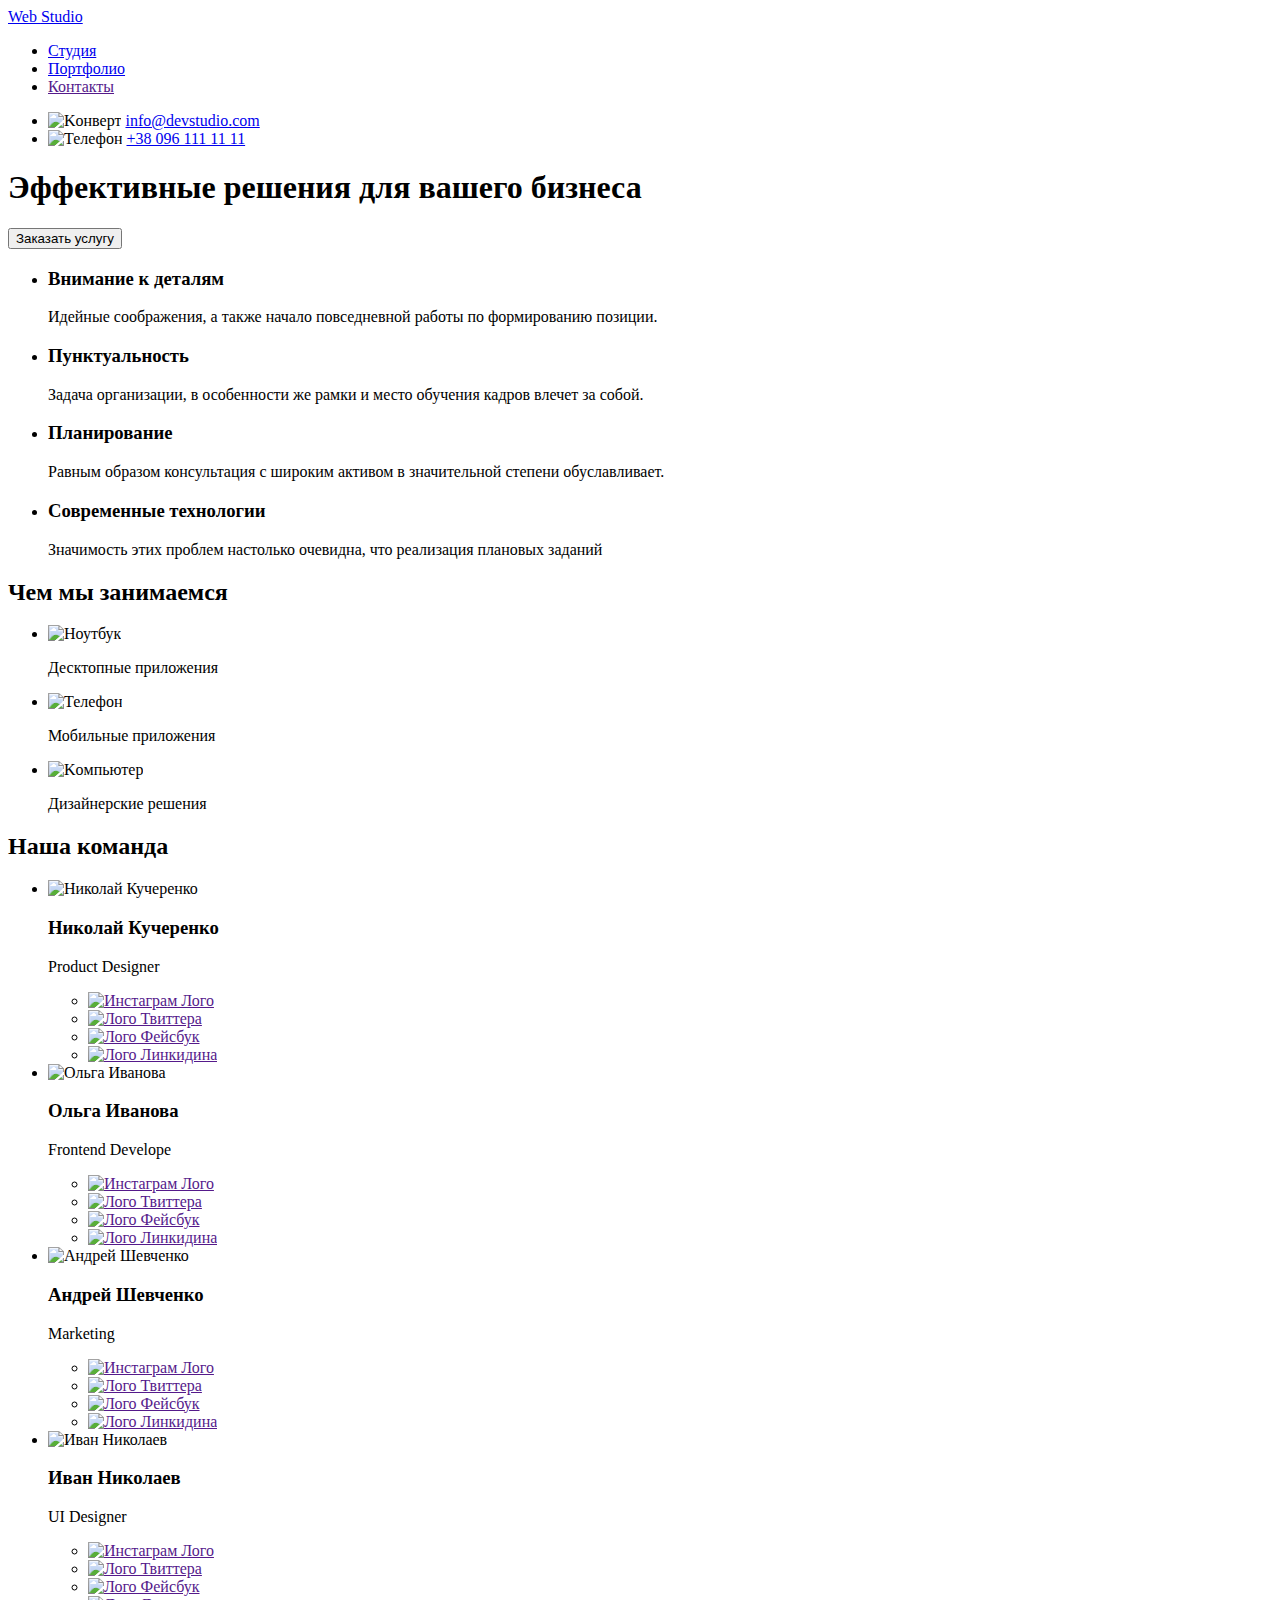
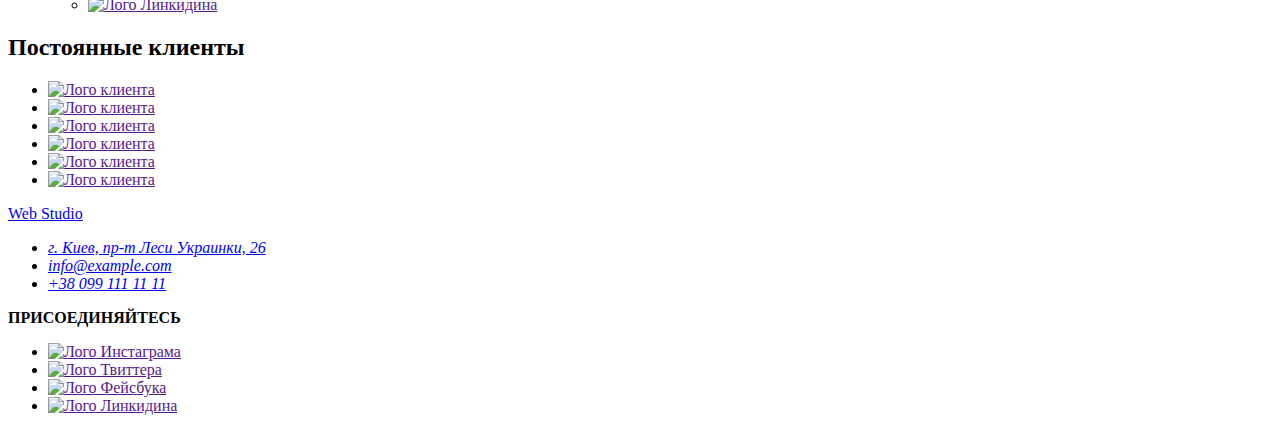
==== index.html @ 47ca25a6 "Upload html and css" ====
<!DOCTYPE html>
<html lang="ru">
  <head>
    <meta charset="UTF-8" />
    <meta name="viewport" content="width=device-width, initial-scale=1.0" />
    <title>Web Studio</title>
    <link
      href="https://fonts.googleapis.com/css2?family=Raleway:wght@700&family=Roboto:wght@400;500;700;900&display=swap"
      rel="stylesheet"
    />
    <link rel="stylesheet" href="./css/normalize.css" />
    <link rel="stylesheet" href="./css/style.css" />
  </head>
  <body>
    <!--Hat of website-->
    <header>
      <div class="top-navigation container">
        <nav class="top-nav">
          <a class="logo" href="./index.html" aria-label="Лого" lang="en">
            <span class="bluesidelogo"> Web </span> Studio
          </a>
          <ul class="site-nav">
            <li class="item">
              <a href="./index.html" class="link current"> Студия </a>
            </li>
            <li class="item">
              <a href="./portfolio.html" class="link">Портфолио</a>
            </li>
            <li class="item"><a href="" class="link">Контакты</a></li>
          </ul>
        </nav>
        <ul class="contacts-list">
          <li class="item">
            <img src="./img/envelope(hover)1.svg" alt="Koнверт" />
            <a href="mailto:info@devstudio.com" class="contacts">
              info@devstudio.com
            </a>
          </li>
          <li class="item">
            <img src="./img/phone1.svg" alt="Телефон" />
            <a href="tel:+380961111111" class="contacts"> +38 096 111 11 11 </a>
          </li>
        </ul>
      </div>
    </header>
    <main>
      <!--Hero-->
      <section class="hero">
        <div class="container">
          <h1 class="hero-title">
            Эффективные решения для вашего бизнеса
          </h1>
          <button type="button" class="hero-button">Заказать услугу</button>
        </div>
      </section>
      <!--Features-->
      <section class="section feauturesec">
        <h2 hidden>Преймущества</h2>
        <ul class="features">
          <li class="features-list sputnik">
            <h3 class="title">Внимание к деталям</h3>
            <p class="features-text">
              Идейные соображения, а также начало повседневной работы по
              формированию позиции.
            </p>
          </li>
          <li class="features-list clocks">
            <h3 class="title">Пунктуальность</h3>
            <p class="features-text">
              Задача организации, в особенности же рамки и место обучения кадров
              влечет за собой.
            </p>
          </li>
          <li class="features-list laptop">
            <h3 class="title">Планирование</h3>
            <p class="features-text">
              Равным образом консультация с широким активом в значительной
              степени обуславливает.
            </p>
          </li>
          <li class="features-list human">
            <h3 class="title">Современные технологии</h3>
            <p class="features-text">
              Значимость этих проблем настолько очевидна, что реализация
              плановых заданий
            </p>
          </li>
        </ul>
      </section>
      <!--What we are doing-->
      <section class="section our-job">
        <h2 class="section-title">Чем мы занимаемся</h2>
        <div class="container">
          <ul class="examples">
            <li class="examples-list">
              <img
                src="./img/laptop.jpg"
                alt="Ноутбук"
                width="370"
                height="294"
              />
              <p class="picturetext">Десктопные приложения</p>
            </li>
            <li class="examples-list">
              <img
                src="./img/phone.jpg"
                alt="Телефон"
                width="370"
                height="294"
              />
              <p class="picturetext">Мобильные приложения</p>
            </li>
            <li class="examples-list">
              <img
                src="./img/computer.jpg"
                alt="Koмпьютер"
                width="370"
                height="294"
              />
              <p class="picturetext">Дизайнерские решения</p>
            </li>
          </ul>
        </div>
      </section>
      <!--Наша команда-->
      <section class="section our-team">
        <h2 class="section-title">Наша команда</h2>
        <ul class="our-people">
          <li class="team-list">
            <img
              src="./img/kucherenko.jpg"
              alt="Николай Кучеренко"
              width="270"
              height="260"
            />
            <h3 class="nametitle">Николай Кучеренко</h3>
            <p lang="en" class="profession">Product Designer</p>
            <ul class="social-media-team">
              <li class="team-sm-list">
                <div class="instagram">
                  <a href="" aria-label="Instagram">
                    <img
                      src="./img/social-media/white-social-media/instagram 2.svg"
                      alt="Инстаграм Лого"
                    />
                  </a>
                </div>
              </li>
              <li class="team-sm-list">
                <div class="twitter">
                  <a href="" aria-label="Twitter"
                    ><img
                      src="./img/social-media/white-social-media/twitter 1.svg"
                      alt="Лого Твиттера"
                    />
                  </a>
                </div>
              </li>
              <li class="team-sm-list">
                <div class="facebook">
                  <a href="" aria-label="Facebook">
                    <img
                      src="./img/social-media/white-social-media/facebook 1.svg"
                      alt=" Лого Фейсбук"
                  /></a>
                </div>
              </li>
              <li class="team-sm-list">
                <div class="linkedin">
                  <a href="" aria-label="Linkedin">
                    <img
                      src="./img/social-media/white-social-media/linkedin 1.svg"
                      alt="Лого Линкидина"
                    />
                  </a>
                </div>
              </li>
            </ul>
          </li>
          <li class="team-list">
            <img
              src="./img/ivanova.png"
              alt="Ольга Иванова"
              width="270"
              height="260"
            />
            <h3 class="nametitle">Ольга Иванова</h3>
            <p lang="en" class="profession">Frontend Develope</p>
            <ul class="social-media-team">
              <li class="team-sm-list">
                <div class="instagram">
                  <a href="" aria-label="Instagram">
                    <img
                      src="./img/social-media/white-social-media/instagram 2.svg"
                      alt="Инстаграм Лого"
                    />
                  </a>
                </div>
              </li>
              <li class="team-sm-list">
                <div class="twitter">
                  <a href="" aria-label="Twitter"
                    ><img
                      src="./img/social-media/white-social-media/twitter 1.svg"
                      alt="Лого Твиттера"
                    />
                  </a>
                </div>
              </li>
              <li class="team-sm-list">
                <div class="facebook">
                  <a href="" aria-label="Facebook">
                    <img
                      src="./img/social-media/white-social-media/facebook 1.svg"
                      alt=" Лого Фейсбук"
                  /></a>
                </div>
              </li>
              <li class="team-sm-list">
                <div class="linkedin">
                  <a href="" aria-label="Linkedin">
                    <img
                      src="./img/social-media/white-social-media/linkedin 1.svg"
                      alt="Лого Линкидина"
                    />
                  </a>
                </div>
              </li>
            </ul>
          </li>
          <li class="team-list">
            <img
              src="./img/shevchenko.png"
              alt="Андрей Шевченко"
              width="270"
              height="260"
            />
            <h3 class="nametitle">Андрей Шевченко</h3>
            <p lang="en" class="profession">Marketing</p>
            <ul class="social-media-team">
              <li class="team-sm-list">
                <div class="instagram">
                  <a href="" aria-label="Instagram">
                    <img
                      src="./img/social-media/white-social-media/instagram 2.svg"
                      alt="Инстаграм Лого"
                    />
                  </a>
                </div>
              </li>
              <li class="team-sm-list">
                <div class="twitter">
                  <a href="" aria-label="Twitter"
                    ><img
                      src="./img/social-media/white-social-media/twitter 1.svg"
                      alt="Лого Твиттера"
                    />
                  </a>
                </div>
              </li>
              <li class="team-sm-list">
                <div class="facebook">
                  <a href="" aria-label="Facebook">
                    <img
                      src="./img/social-media/white-social-media/facebook 1.svg"
                      alt=" Лого Фейсбук"
                  /></a>
                </div>
              </li>
              <li class="team-sm-list">
                <div class="linkedin">
                  <a href="" aria-label="Linkedin">
                    <img
                      src="./img/social-media/white-social-media/linkedin 1.svg"
                      alt="Лого Линкидина"
                    />
                  </a>
                </div>
              </li>
            </ul>
          </li>
          <li class="team-list">
            <img
              src="./img/nikolaev.png"
              alt="Иван Николаев"
              width="270"
              height="260"
            />
            <h3 class="nametitle">Иван Николаев</h3>
            <p lang="en" class="profession">UI Designer</p>
            <ul class="social-media-team">
              <li class="team-sm-list">
                <div class="instagram">
                  <a href="" aria-label="Instagram">
                    <img
                      src="./img/social-media/white-social-media/instagram 2.svg"
                      alt="Инстаграм Лого"
                    />
                  </a>
                </div>
              </li>
              <li class="team-sm-list">
                <div class="twitter">
                  <a href="" aria-label="Twitter"
                    ><img
                      src="./img/social-media/white-social-media/twitter 1.svg"
                      alt="Лого Твиттера"
                    />
                  </a>
                </div>
              </li>
              <li class="team-sm-list">
                <div class="facebook">
                  <a href="" aria-label="Facebook">
                    <img
                      src="./img/social-media/white-social-media/facebook 1.svg"
                      alt=" Лого Фейсбук"
                  /></a>
                </div>
              </li>
              <li class="team-sm-list">
                <div class="linkedin">
                  <a href="" aria-label="Linkedin">
                    <img
                      src="./img/social-media/white-social-media/linkedin 1.svg"
                      alt="Лого Линкидина"
                    />
                  </a>
                </div>
              </li>
            </ul>
          </li>
        </ul>
      </section>
      <!--Постоянные клиенты-->
      <section class="section clients">
        <div class="container">
          <h2 class="section-title">Постоянные клиенты</h2>
          <ul class="our-clients">
            <li class="clients-list">
              <a href=""><img src="./img/ya&co.svg" alt="Лого клиента" /> </a>
            </li>
            <li class="clients-list">
              <a href="">
                <img src="./img/company.svg" alt="Лого клиента" />
              </a>
            </li>
            <li class="clients-list">
              <a href=""
                ><img src="./img/company2.svg" alt="Лого клиента" />
              </a>
            </li>
            <li class="clients-list">
              <a href="">
                <img src="./img/fosterpeters.svg" alt="Лого клиента"
              /></a>
            </li>
            <li class="clients-list">
              <a href=""> <img src="./img/brand.svg" alt="Лого клиента" /> </a>
            </li>
            <li class="clients-list">
              <a href=""> <img src="./img/tagline.svg" alt="Лого клиента" /></a>
            </li>
          </ul>
        </div>
      </section>
    </main>
    <!-- Footer-->
    <footer class="footer">
      <div class="container">
        <div class="footer-logo">
          <div class="left-side-logo">
            <a href="./index.html" lang="en" class="whitelogo">
              <span class="bluesidelogo">Web</span> Studio
            </a>
          </div>
          <address class="address">
            <ul class="address-list">
              <li>
                <a
                  href="https://goo.gl/maps/Nmf4giyLiauQaxNX7"
                  target="blank"
                  class="addresslink"
                  >г. Киев, пр-т Леси Украинки, 26</a
                >
              </li>
              <li>
                <a
                  href="mailto:info@example.com"
                  class="addresslink addresscolor"
                >
                  info@example.com
                </a>
              </li>
              <li>
                <a href="tel:+380991111111" class="addresslink addresscolor">
                  +38 099 111 11 11
                </a>
              </li>
            </ul>
          </address>
        </div>
        <div class="fotter-join-us">
          <div class="join-us">
            <b class="footer-sent">
              ПРИСОЕДИНЯЙТЕСЬ
            </b>
          </div>
          <ul class="footer-social">
            <li class="footer-social-list">
              <div class="instagram">
                <a href="" aria-label="Instagram" class="social-network">
                  <img
                    src="./img/social-media/instagram 2.svg"
                    alt="Лого Инстаграма"
                  />
                </a>
              </div>
            </li>
            <li class="footer-social-list">
              <div class="twitter">
                <a href="" aria-label="Twitter" class="social-network">
                  <img
                    src="./img/social-media/twitter 1.svg"
                    alt="Лого Твиттера"
                  />
                </a>
              </div>
            </li>
            <li class="footer-social-list">
              <div class="facebook">
                <a href="" aria-label="Facebook" class="social-network">
                  <img
                    src="./img/social-media/facebook 1.svg"
                    alt="Лого Фейсбука"
                  />
                </a>
              </div>
            </li>
            <li class="footer-social-list">
              <div class="linkedin">
                <a href="" aria-label="Linkedin" class="social-network">
                  <img
                    src="./img/social-media/linkedin 1.svg"
                    alt="Лого Линкидина"
                  />
                </a>
              </div>
            </li>
          </ul>
        </div>
      </div>
    </footer>
  </body>
</html>
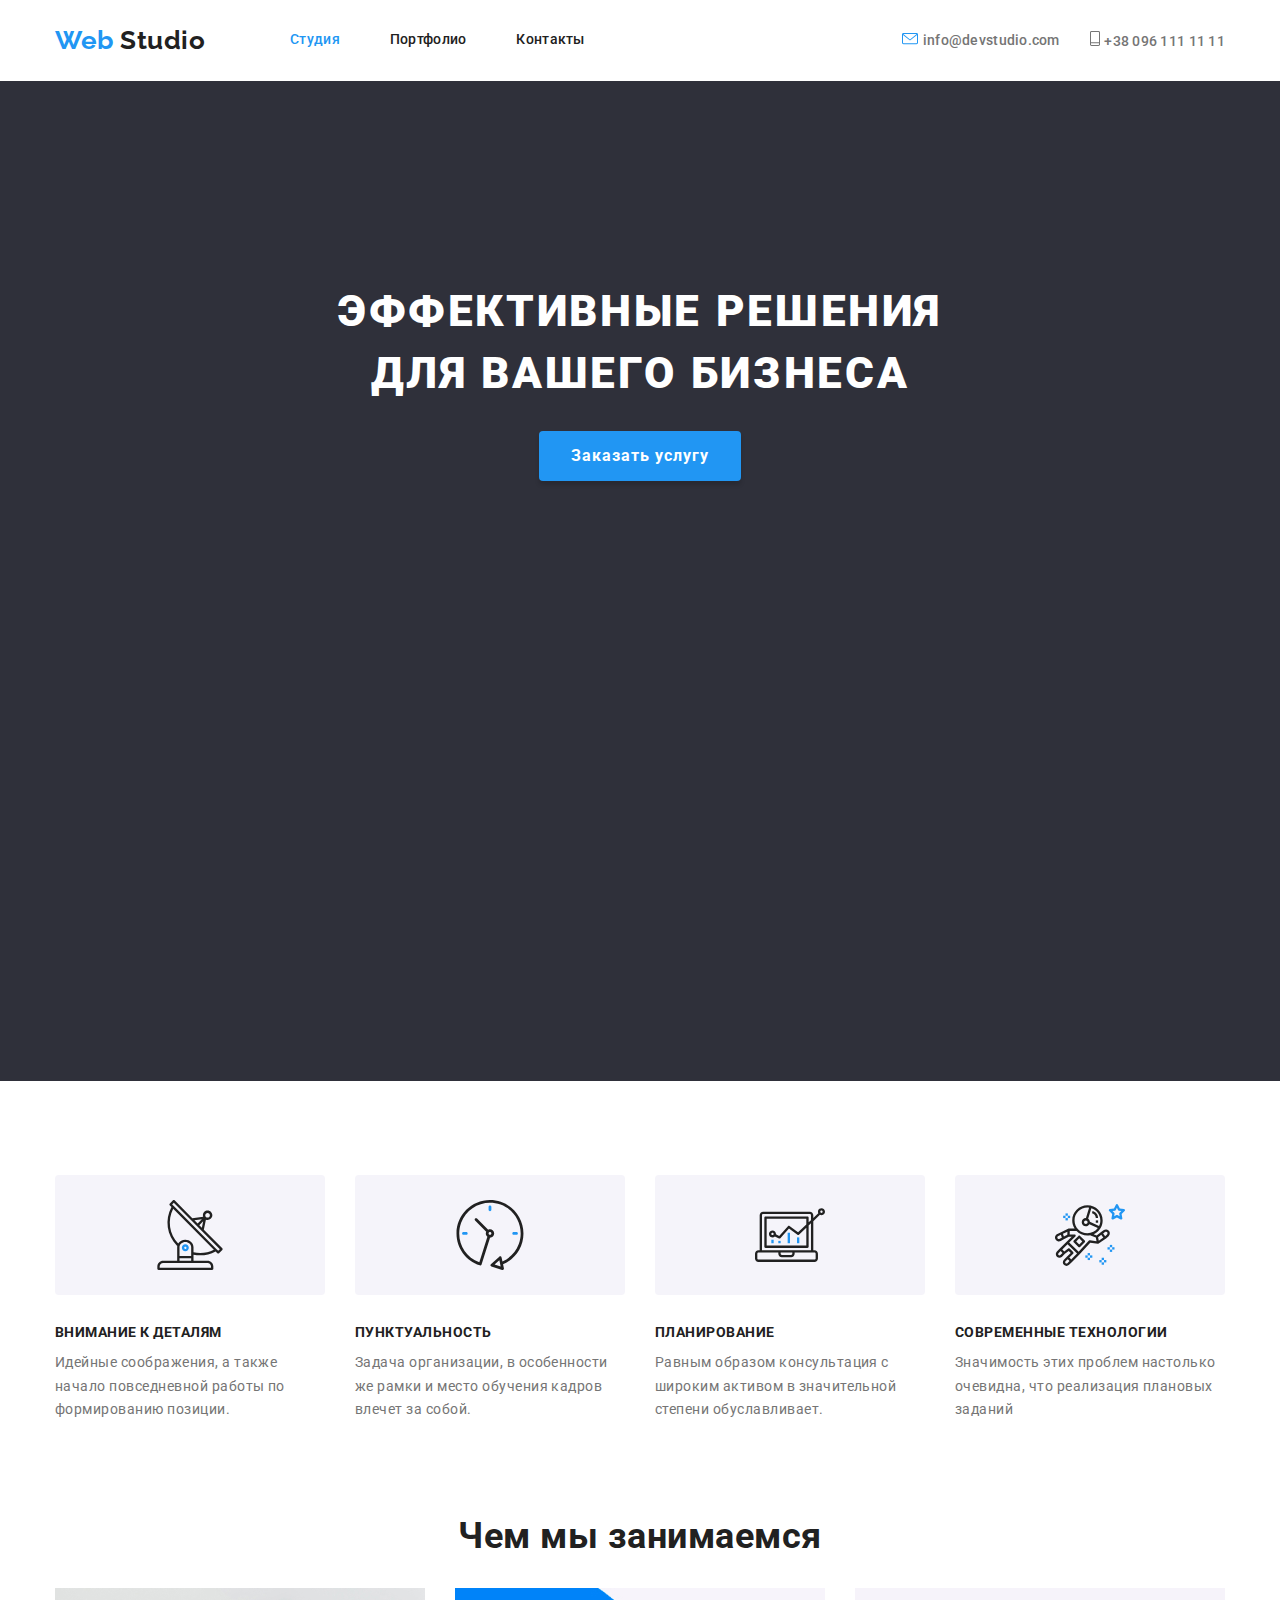
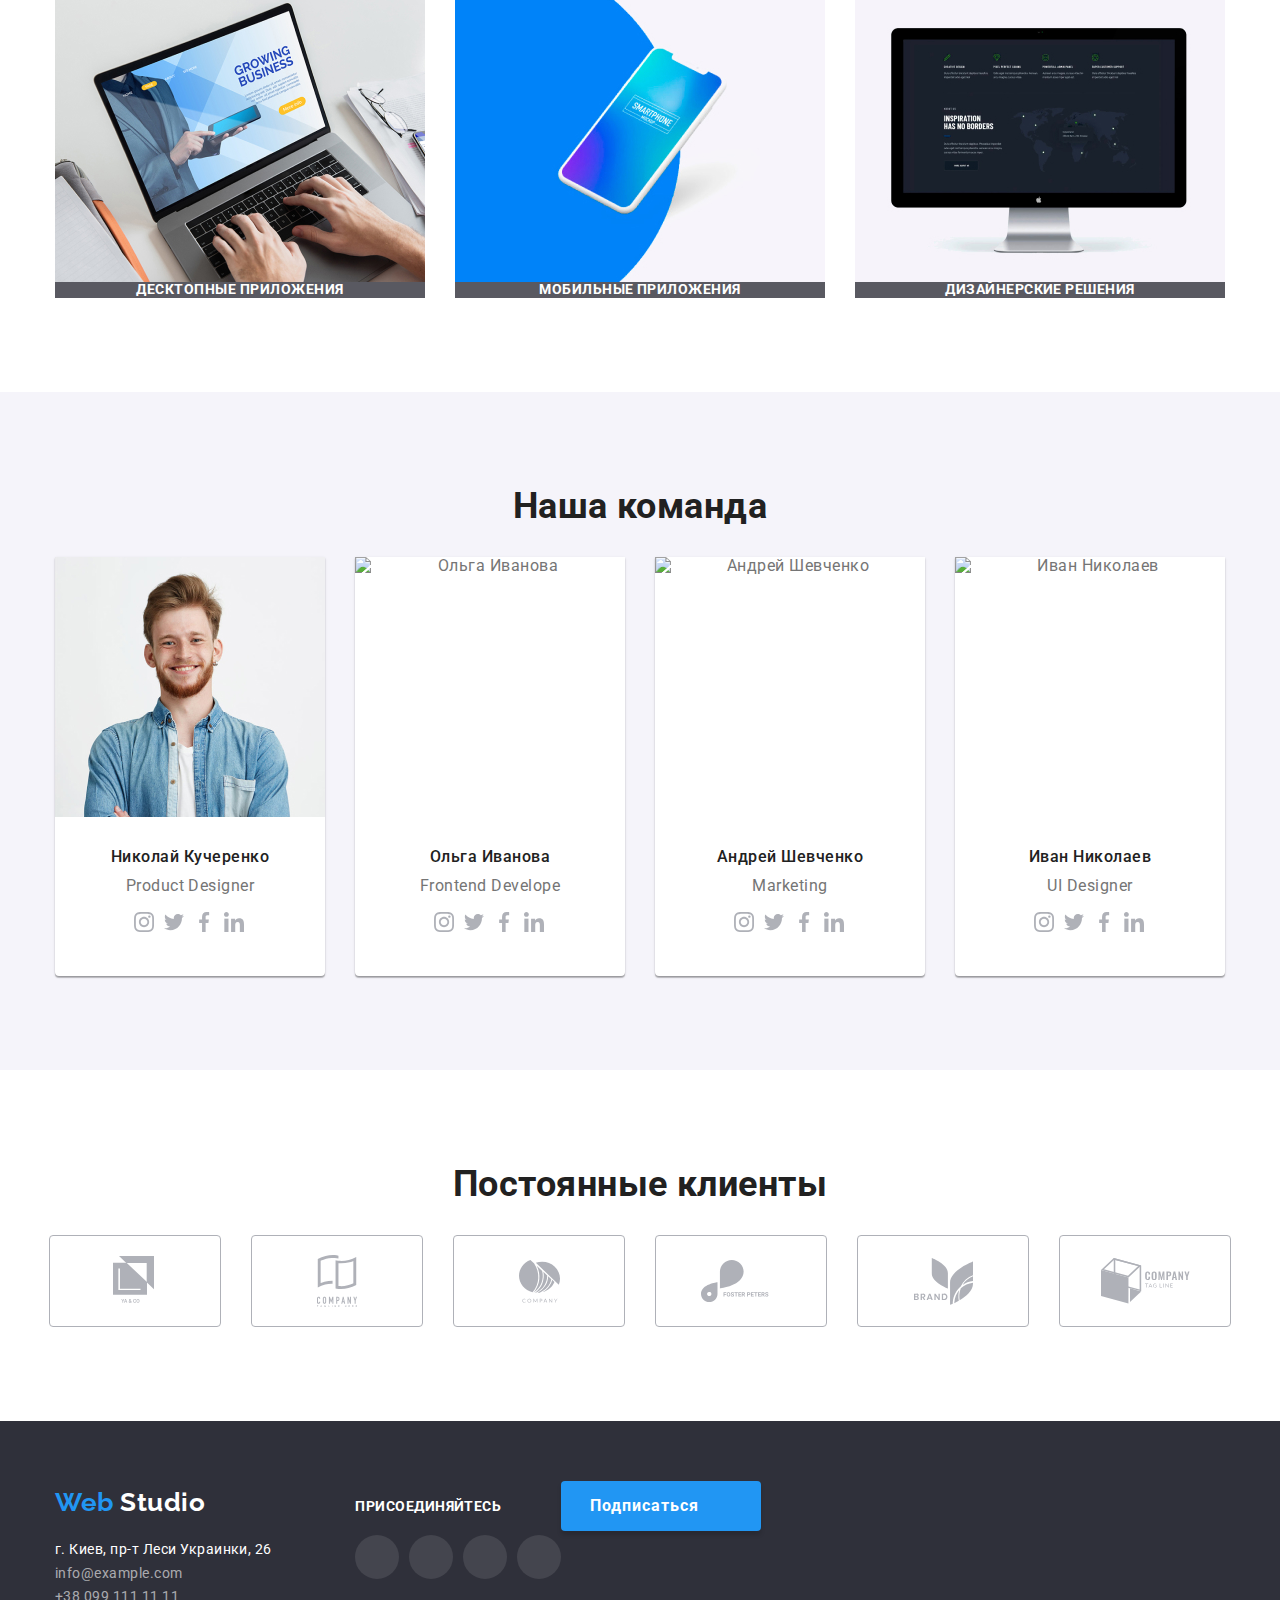
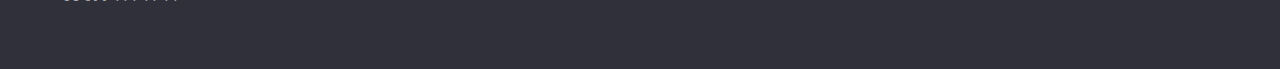
==== commit 1373fcf2: "Update html" ====
--- a/index.html
+++ b/index.html
@@ -45,7 +45,7 @@
     </header>
     <main>
       <!--Hero-->
-      <section class="hero">
+      <section class="hero hero-img">
         <div class="container">
           <h1 class="hero-title">
             Эффективные решения для вашего бизнеса
@@ -179,7 +179,7 @@
           </li>
           <li class="team-list">
             <img
-              src="./img/ivanova.png"
+              src="./img/ivanova.jpg"
               alt="Ольга Иванова"
               width="270"
               height="260"
@@ -230,7 +230,7 @@
           </li>
           <li class="team-list">
             <img
-              src="./img/shevchenko.png"
+              src="./img/shevchenko.jpg"
               alt="Андрей Шевченко"
               width="270"
               height="260"
@@ -281,7 +281,7 @@
           </li>
           <li class="team-list">
             <img
-              src="./img/nikolaev.png"
+              src="./img/nikolaev.jpg"
               alt="Иван Николаев"
               width="270"
               height="260"
@@ -408,47 +408,28 @@
           </div>
           <ul class="footer-social">
             <li class="footer-social-list">
-              <div class="instagram">
-                <a href="" aria-label="Instagram" class="social-network">
-                  <img
-                    src="./img/social-media/instagram 2.svg"
-                    alt="Лого Инстаграма"
-                  />
-                </a>
-              </div>
+              <a
+                href=""
+                aria-label="Instagram"
+                class="social-network instagram"
+              >
+              </a>
             </li>
             <li class="footer-social-list">
-              <div class="twitter">
-                <a href="" aria-label="Twitter" class="social-network">
-                  <img
-                    src="./img/social-media/twitter 1.svg"
-                    alt="Лого Твиттера"
-                  />
-                </a>
-              </div>
+              <a href="" aria-label="Twitter" class="social-network twitter">
+              </a>
             </li>
             <li class="footer-social-list">
-              <div class="facebook">
-                <a href="" aria-label="Facebook" class="social-network">
-                  <img
-                    src="./img/social-media/facebook 1.svg"
-                    alt="Лого Фейсбука"
-                  />
-                </a>
-              </div>
+              <a href="" aria-label="Facebook" class="social-network facebook">
+              </a>
             </li>
             <li class="footer-social-list">
-              <div class="linkedin">
-                <a href="" aria-label="Linkedin" class="social-network">
-                  <img
-                    src="./img/social-media/linkedin 1.svg"
-                    alt="Лого Линкидина"
-                  />
-                </a>
-              </div>
+              <a href="" aria-label="Linkedin" class="social-network linkedin">
+              </a>
             </li>
           </ul>
         </div>
+        <button type="button" class="footer-button">Подписаться</button>
       </div>
     </footer>
   </body>
--- a/css/style.css
+++ b/css/style.css
@@ -0,0 +1,625 @@
+:root {
+  --main-font: "Roboto", sans-serif;
+  --secondary-font: "Raleway", sans-serif;
+  --primary-text-color: #757575;
+  --title-text-color: #212121;
+  --accent-color: #2196f3;
+  --background-color: #ffffff;
+  --backgroud-our-team: #f5f4fa;
+  --fotter-color: #2f303a;
+}
+html {
+  box-sizing: border-box;
+}
+body {
+  color: var(--primary-text-color);
+  background-color: var(--background-color);
+
+  font-family: var(--main-font);
+  letter-spacing: 0.03em;
+}
+ul {
+  margin: 0;
+  padding: 0;
+  list-style: none;
+  font-family: var(--main-font);
+}
+.examples img,
+.features img,
+.our-job img,
+.our-people img,
+.social-media-team img,
+.our-clients img,
+.portfolio-works img {
+  display: block;
+}
+.container {
+  width: 1170px;
+  padding-right: 15px;
+  padding-left: 15px;
+  margin-left: auto;
+  margin-right: auto;
+}
+.button,
+.hero-button {
+  font-family: inherit;
+
+  cursor: pointer;
+}
+/* Logo */
+.logo,
+.whitelogo {
+  color: var(--title-text-color);
+
+  font-family: var(--secondary-font);
+  font-style: normal;
+  letter-spacing: 0.02em;
+  font-weight: 700;
+  font-size: 26px;
+  line-height: 1.19;
+  text-decoration: none;
+}
+.bluesidelogo {
+  color: var(--accent-color);
+  font-style: normal;
+}
+/* Site Nav */
+.header {
+  border-bottom: 1px solid #ececec;
+}
+
+.top-nav {
+  display: flex;
+  align-items: center;
+}
+.top-navigation {
+  display: flex;
+  align-items: center;
+  justify-content: center;
+
+  padding-top: 25px;
+  padding-bottom: 25px;
+}
+.site-nav {
+  display: flex;
+  margin-left: 85px;
+}
+.link {
+  display: block;
+}
+
+.site-nav .item .current {
+  color: var(--accent-color);
+  text-decoration: none;
+}
+/* .current::after {
+  display: block;
+  content: "";
+  width: 47px;
+  height: 4px;
+  background: #2196f3;
+  border-radius: 2px;
+  margin-top: 28px;
+} */
+.site-nav .item + .item {
+  margin-left: 50px;
+}
+.site-nav .link,
+.contacts {
+  color: var(--title-text-color);
+
+  letter-spacing: 0.02em;
+  font-weight: 500;
+  font-size: 14px;
+  line-height: 1.14;
+  text-decoration: none;
+
+  cursor: pointer;
+}
+.site-nav .link:hover,
+.site-nav .link:focus,
+.contacts:hover,
+.contacts:focus {
+  color: var(--accent-color);
+}
+/* Contacts */
+.contacts-list {
+  display: flex;
+  margin-left: auto;
+}
+.contacts-list .item + .item {
+  margin-left: 30px;
+}
+.contacts {
+  color: var(--primary-text-color);
+}
+
+/* Hero */
+.hero {
+  padding-top: 200px;
+  padding-bottom: 200px;
+  text-align: center;
+}
+.hero-img {
+  margin-left: auto;
+  margin-right: auto;
+  height: 600px;
+  background-image: linear-gradient(
+    to bottom rgba(47, 48, 58, 0.8),
+    rgba(47, 48, 58, 0.8),
+    url("../img/header-img.jpg")
+  );
+  background-color: #2f303a;
+  background-size: cover;
+  background-repeat: no-repeat;
+  background-position: center;
+}
+.hero-title {
+  margin-top: 0;
+  margin-bottom: 30px;
+  width: 696px;
+  height: 120px;
+  margin-left: auto;
+  margin-right: auto;
+
+  color: var(--background-color);
+
+  font-family: var(--main-font);
+  font-weight: 900;
+  font-size: 44px;
+  line-height: 1.4;
+  letter-spacing: 0.06em;
+  text-align: center;
+  text-transform: uppercase;
+}
+.hero-button {
+  min-width: 50px;
+
+  border-radius: 4px;
+  padding: 10px 32px;
+
+  color: var(--background-color);
+  background-color: var(--accent-color);
+  box-shadow: 0px 4px 4px rgba(0, 0, 0, 0.15);
+  border: transparent;
+
+  font-family: var(--main-font);
+  letter-spacing: 0.06em;
+  font-weight: 700;
+  font-size: 16px;
+  line-height: 1.88;
+  align-items: center;
+  text-align: center;
+}
+/* Sections */
+.section-title {
+  color: var(--title-text-color);
+  margin-top: 0;
+
+  font-weight: 700;
+  font-size: 36px;
+  line-height: 1.16;
+  text-align: center;
+}
+/* Features, What we are doing */
+.feauturesec {
+  display: flex;
+  justify-content: center;
+  align-items: center;
+
+  width: 1170px;
+  padding-right: 15px;
+  padding-left: 15px;
+  margin-left: auto;
+  margin-right: auto;
+
+  padding-top: 94px;
+  padding-bottom: 47px;
+}
+.features-list::before {
+  display: block;
+  content: " ";
+  height: 120px;
+  background-color: #f5f4fa;
+  border-radius: 4px;
+
+  background-repeat: no-repeat;
+  background-position: center;
+}
+.sputnik::before {
+  background-image: url(../img/sputnik1.svg);
+}
+.clocks::before {
+  background-image: url(../img/clocks1.svg);
+}
+.laptop::before {
+  background-image: url(../img/laptop1.svg);
+}
+.human::before {
+  background-image: url(../img/human1.svg);
+}
+.features .features-list + .features-list {
+  margin-left: 30px;
+}
+.features-text {
+  margin-right: 0;
+  margin-top: 0;
+  margin-bottom: 0;
+  width: 270px;
+}
+.features .title,
+.picturetext {
+  margin-top: 0;
+  color: var(--title-text-color);
+
+  font-weight: 700;
+  font-size: 14px;
+  line-height: 1.14;
+}
+.picturetext {
+  margin-bottom: 0px;
+}
+.features-list .title {
+  margin-top: 30px;
+  margin-bottom: 10px;
+
+  text-transform: uppercase;
+}
+.features > li > p {
+  font-weight: 400;
+  font-size: 14px;
+  line-height: 1.7;
+}
+.features {
+  display: flex;
+  align-items: center;
+}
+/* What we are doing */
+.our-job {
+  padding-top: 47px;
+  padding-bottom: 94px;
+}
+.examples .examples-list + .examples-list {
+  margin-left: 30px;
+}
+.examples {
+  display: flex;
+  justify-content: center;
+}
+.picturetext {
+  color: var(--background-color);
+  background-color: rgba(47, 48, 58, 0.8);
+
+  text-transform: uppercase;
+  text-align: center;
+}
+/* Our team */
+.our-team {
+  padding-top: 94px;
+  padding-bottom: 94px;
+
+  background-color: var(--backgroud-our-team);
+}
+.our-people,
+.our-clients {
+  display: flex;
+  justify-content: center;
+  align-items: center;
+}
+.our-people {
+  width: 1170px;
+  padding-left: 15px;
+  padding-right: 15px;
+  margin-left: auto;
+  margin-right: auto;
+}
+.our-people .team-list + .team-list {
+  margin-left: 30px;
+}
+.profession {
+  margin-top: 0;
+  margin-bottom: 16px;
+
+  font-weight: 400;
+  font-size: 16px;
+  line-height: 1.2;
+  text-align: center;
+}
+.nametitle {
+  margin-top: 30px;
+  margin-bottom: 10px;
+
+  color: var(--title-text-color);
+
+  font-weight: 500;
+  font-size: 16px;
+  line-height: 19px;
+  text-align: center;
+}
+.team-list {
+  width: 270px;
+
+  align-items: center;
+  text-align: center;
+
+  background: #ffffff;
+  box-shadow: 0px 2px 1px rgba(0, 0, 0, 0.2), 0px 1px 1px rgba(0, 0, 0, 0.14),
+    0px 1px 3px rgba(0, 0, 0, 0.12);
+  border-radius: 0px 0px 4px 4px;
+}
+/* Social Media for our team */
+.social-media-team {
+  display: flex;
+  justify-content: center;
+  align-items: center;
+
+  padding: 0 36px 44px 34px;
+}
+.team-sm-list:not(:last-child) {
+  margin-right: 10px;
+}
+.team-sm-list > a {
+  display: block;
+}
+/* Our Clients */
+.clients {
+  padding-top: 94px;
+  padding-bottom: 94px;
+}
+
+.clients > .container {
+  width: 1187px;
+}
+.our-clients li {
+  border: 1px solid #afb1b8;
+  box-sizing: border-box;
+  border-radius: 4px;
+}
+.clients-list a :hover,
+.clients-list a :focus {
+  color: var(--accent-color);
+}
+.clients-list a {
+  display: flex;
+  justify-content: center;
+  align-items: center;
+
+  width: 170px;
+  height: 90px;
+}
+
+.our-clients .clients-list + .clients-list {
+  margin-left: 30px;
+}
+/* Footer */
+.footer {
+  padding-top: 60px;
+  padding-bottom: 60px;
+  background-color: var(--fotter-color);
+}
+
+.left-side-logo {
+  display: block;
+  margin-right: 150px;
+  margin-left: 0;
+  margin-bottom: 20px;
+}
+
+.footer .container {
+  display: flex;
+  align-items: baseline;
+}
+.whitelogo,
+.addresslink,
+.footer-sent {
+  color: var(--background-color);
+  font-style: normal;
+}
+.address {
+  font-style: normal;
+}
+.addresslink {
+  margin-top: 0;
+  margin-bottom: 9px;
+
+  font-weight: 400;
+  font-size: 14px;
+  line-height: 1.7;
+  text-decoration: none;
+}
+.addresscolor {
+  color: rgba(255, 255, 255, 0.6);
+}
+
+.footer-sent {
+  text-transform: uppercase;
+  font-weight: 700;
+  font-size: 14px;
+  line-height: 1.14;
+}
+.join-us {
+  margin-bottom: 20px;
+}
+.footer-join-us,
+.footer-social {
+  display: flex;
+}
+footer-social {
+  justify-content: center;
+  align-items: center;
+}
+.social-network,
+.footer-sent {
+  display: block;
+}
+.footer-social-list:not(:last-child) {
+  margin-right: 10px;
+}
+.social-network {
+  text-decoration: none;
+  width: 44px;
+  height: 44px;
+  margin-right: 0;
+  margin-left: 0;
+
+  background-color: rgba(255, 255, 255, 0.1);
+  background-repeat: no-repeat;
+  background-position: center;
+  border-radius: 100px;
+}
+.footer-social-list .instagram {
+  background-image: url(../img/social-media/white-social-media/instagram.svg);
+}
+.footer-social-list .twitter {
+  background-image: url(../img/social-media/white-social-media/twitter.svg);
+}
+.footer-social-list .facebook {
+  background-image: url(../img/social-media/white-social-media/facebook.svg);
+}
+.footer-social-list .linkedin {
+  background-image: url(../img/social-media/white-social-media/linkedin.svg);
+}
+.footer-button {
+  display: inline-flex;
+  width: 200px;
+  height: 50px;
+  min-width: 50px;
+
+  border-radius: 4px;
+  padding: 13px 0px 13px 29px;
+
+  align-items: center;
+  text-align: center;
+
+  color: var(--background-color);
+  background-color: var(--accent-color);
+  box-shadow: 0px 4px 4px rgba(0, 0, 0, 0.15);
+  border: transparent;
+
+  font-family: var(--main-font);
+  letter-spacing: 0.06em;
+  font-weight: 700;
+  font-size: 16px;
+  line-height: 1.8;
+
+  color: #ffffff;
+  cursor: pointer;
+}
+.footer-button:focus {
+  background-color: var(--accent-color);
+}
+.footer-button::after {
+  display: inline-block;
+  content: "";
+  width: 24px;
+  height: 24px;
+  background-image: url(../img/social-media/white-social-media/telegram.svg);
+  background-position: center;
+  background-repeat: no-repeat;
+  background-size: contain;
+  margin-right: 0;
+  margin-left: 10px;
+}
+
+/* Portfolio */
+/* Portfolio filter */
+.section .button {
+  color: var(--title-text-color);
+  background-color: var(--backgroud-our-team);
+
+  font-weight: 500;
+  font-size: 16px;
+  line-height: 1.6;
+  text-align: center;
+}
+.button {
+  border-color: transparent;
+  box-shadow: 0px 2px 2px rgba(0, 0, 0, 0.12), 0px 1px 2px rgba(0, 0, 0, 0.08),
+    0px 3px 1px rgba(0, 0, 0, 0.1);
+  border-radius: 4px;
+  padding: 6px 22px;
+
+  outline: none;
+  cursor: pointer;
+}
+.section .button:hover,
+.section .button:focus {
+  color: var(--background-color);
+  background-color: var(--accent-color);
+}
+.portfolio-button {
+  display: flex;
+  justify-content: center;
+  align-items: center;
+  margin-bottom: 50px;
+}
+.button {
+  min-width: 50px;
+}
+.button-port:not(:last-child):not(:last-child) {
+  margin-right: 9px;
+}
+
+/* Portfolio */
+.portfolio-section-style {
+  padding-top: 94px;
+  padding-bottom: 94px;
+
+  width: 1170px;
+  padding-right: 15px;
+  padding-left: 15px;
+  margin-left: auto;
+  margin-right: auto;
+}
+
+.portfolio-works-list {
+  display: flex;
+  flex-wrap: wrap;
+}
+.portfolio-works {
+  margin-right: 30px;
+  width: 370px;
+  height: 404px;
+
+  box-sizing: border-box;
+  background: #ffffff;
+  border: 1px solid #eeeeee;
+}
+.portfolio-works:nth-child(3n) {
+  margin-right: 0;
+}
+.portfolio-works:not(:nth-last-child(-n + 3)) {
+  margin-bottom: 30px;
+}
+.works {
+  text-decoration: none;
+}
+.portfolio-works {
+  overflow: hidden;
+}
+
+.portfolio-title {
+  margin-top: 20px;
+  margin-bottom: 4px;
+  color: var(--title-text-color);
+  padding-left: 24px;
+  padding-right: 24px;
+
+  font-weight: 700;
+  font-size: 18px;
+  line-height: 2;
+  letter-spacing: 0.06em;
+  text-decoration: none;
+}
+.section-descrp {
+  margin-top: 0;
+  margin-bottom: 0;
+
+  padding-left: 24px;
+  padding-right: 24px;
+
+  font-weight: 400;
+  font-size: 16px;
+  line-height: 1.8;
+  color: var(--primary-text-color);
+}
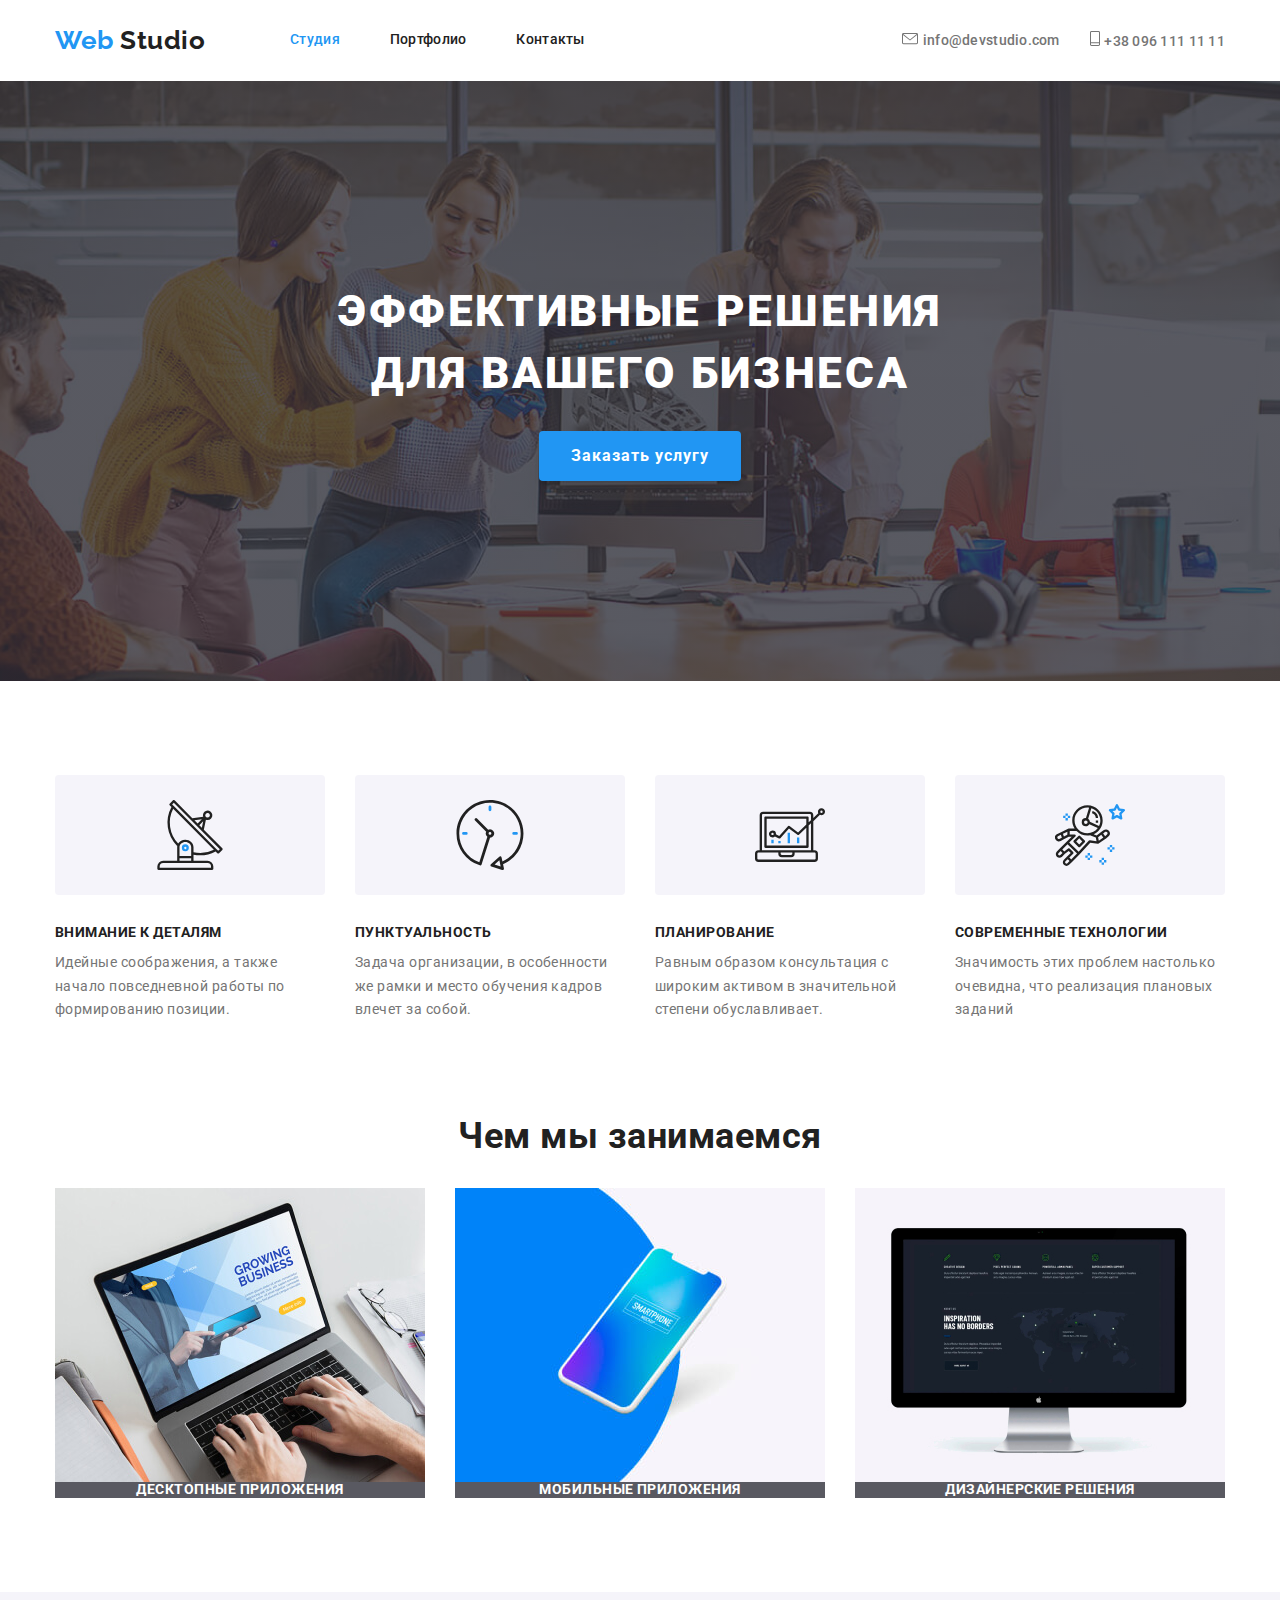
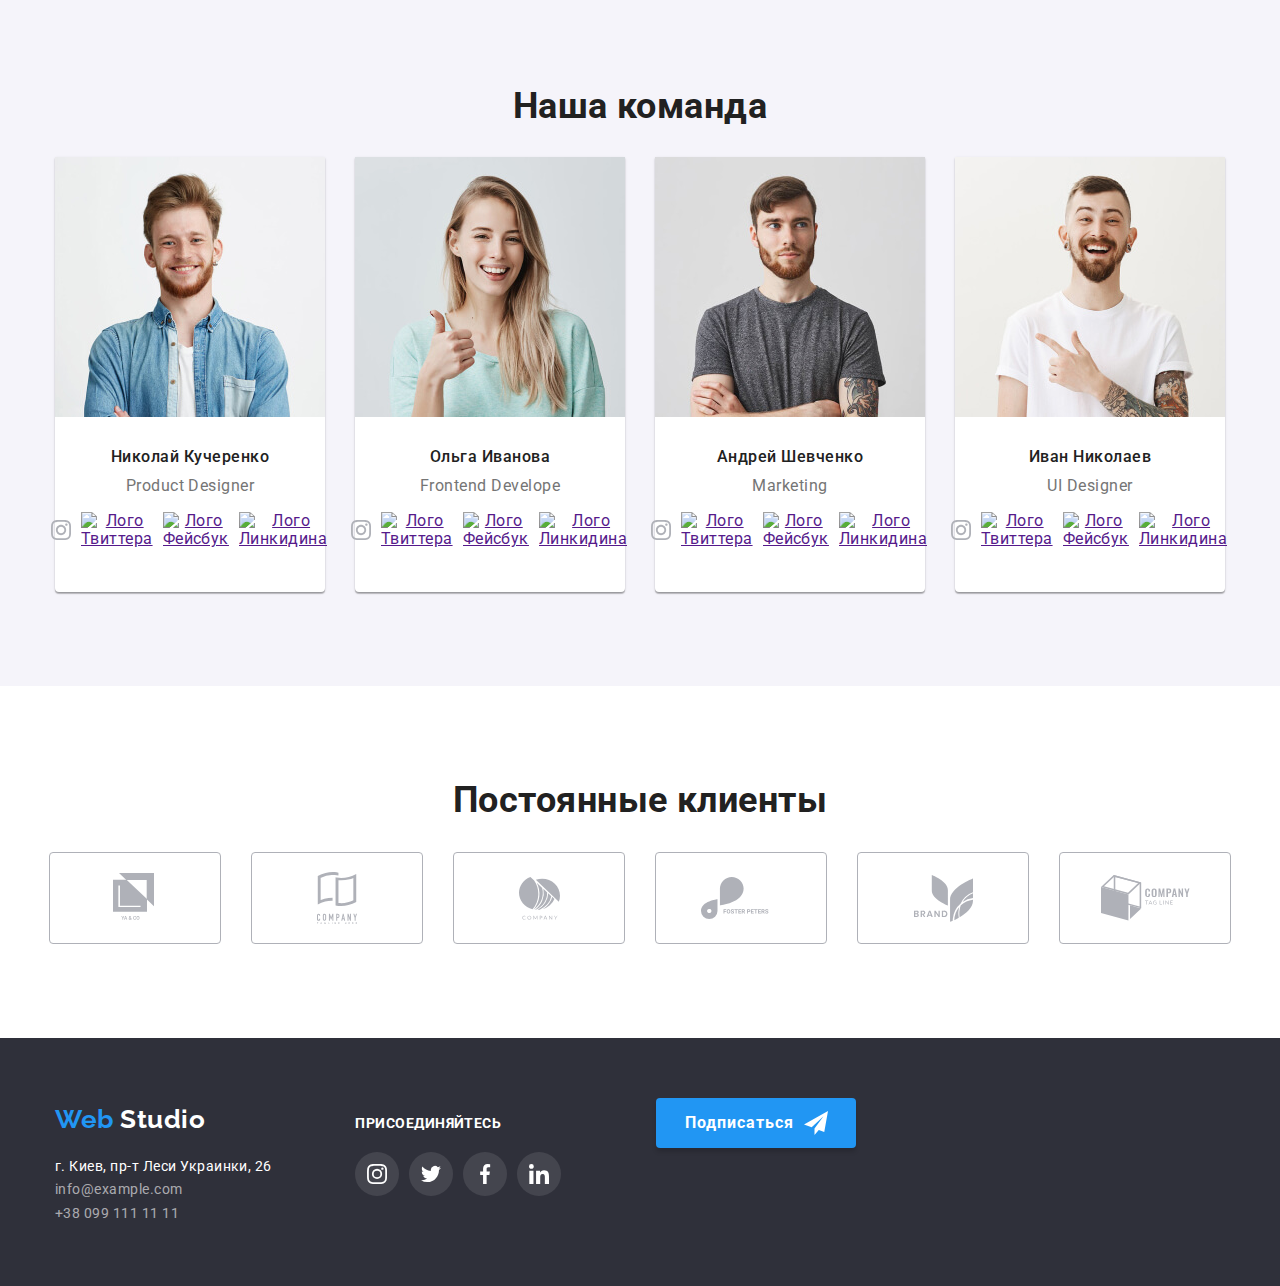
==== commit feac98b3: "update image" ====
--- a/index.html
+++ b/index.html
@@ -46,11 +46,12 @@
     <main>
       <!--Hero-->
       <section class="hero hero-img">
-        <div class="container">
-          <h1 class="hero-title">
-            Эффективные решения для вашего бизнеса
-          </h1>
-          <button type="button" class="hero-button">Заказать услугу</button>
+          <div class="container">
+            <h1 class="hero-title">
+              Эффективные решения для вашего бизнеса
+            </h1>
+            <button type="button" class="hero-button">Заказать услугу</button>
+          </div>
         </div>
       </section>
       <!--Features-->
--- a/css/style.css
+++ b/css/style.css
@@ -99,8 +99,9 @@
   height: 4px;
   background: #2196f3;
   border-radius: 2px;
-  margin-top: 28px;
+   margin-top: 28px;
 } */
+
 .site-nav .item + .item {
   margin-left: 50px;
 }
@@ -135,20 +136,21 @@
 }
 
 /* Hero */
-.hero {
+.hero .container {
   padding-top: 200px;
   padding-bottom: 200px;
   text-align: center;
 }
+
 .hero-img {
   margin-left: auto;
   margin-right: auto;
   height: 600px;
   background-image: linear-gradient(
-    to bottom rgba(47, 48, 58, 0.8),
-    rgba(47, 48, 58, 0.8),
-    url("../img/header-img.jpg")
-  );
+      rgba(47, 48, 58, 0.8),
+      rgba(47, 48, 58, 0.8)
+    ),
+    url("../img/header-img.jpg");
   background-color: #2f303a;
   background-size: cover;
   background-repeat: no-repeat;
@@ -436,6 +438,7 @@
   font-weight: 700;
   font-size: 14px;
   line-height: 1.14;
+  margin-right: 155px;
 }
 .join-us {
   margin-bottom: 20px;
@@ -467,6 +470,10 @@
   background-position: center;
   border-radius: 100px;
 }
+.social-network:hover,
+.social-network:focus {
+  background-color: var(--accent-color);
+}
 .footer-social-list .instagram {
   background-image: url(../img/social-media/white-social-media/instagram.svg);
 }
@@ -478,6 +485,16 @@
 }
 .footer-social-list .linkedin {
   background-image: url(../img/social-media/white-social-media/linkedin.svg);
+}
+.mailing {
+  display: inline;
+  font-weight: 700;
+  font-size: 14px;
+  line-height: 1.14em;
+  letter-spacing: 0.03em;
+  text-transform: uppercase;
+
+  color: #ffffff;
 }
 .footer-button {
   display: inline-flex;
@@ -534,8 +551,7 @@
 }
 .button {
   border-color: transparent;
-  box-shadow: 0px 2px 2px rgba(0, 0, 0, 0.12), 0px 1px 2px rgba(0, 0, 0, 0.08),
-    0px 3px 1px rgba(0, 0, 0, 0.1);
+
   border-radius: 4px;
   padding: 6px 22px;
 
@@ -546,6 +562,8 @@
 .section .button:focus {
   color: var(--background-color);
   background-color: var(--accent-color);
+  box-shadow: 0px 2px 2px rgba(0, 0, 0, 0.12), 0px 1px 2px rgba(0, 0, 0, 0.08),
+    0px 3px 1px rgba(0, 0, 0, 0.1);
 }
 .portfolio-button {
   display: flex;
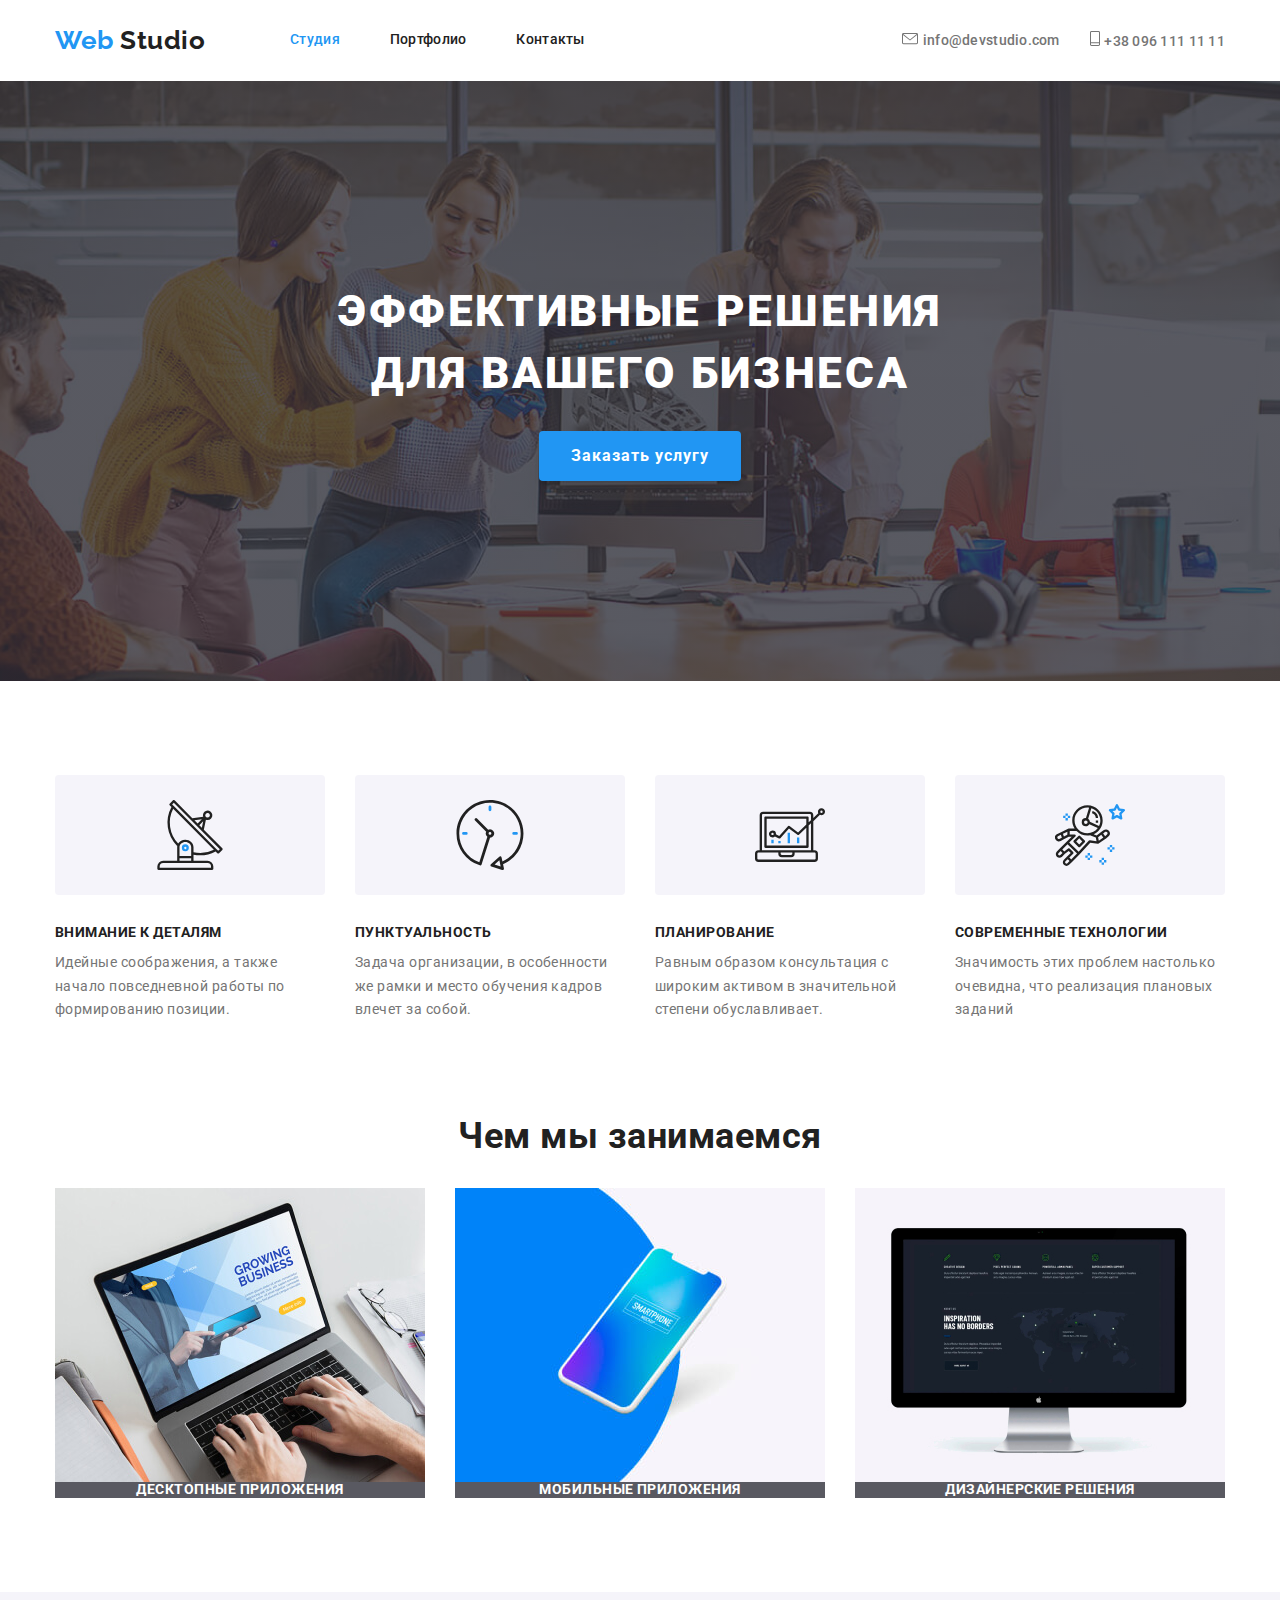
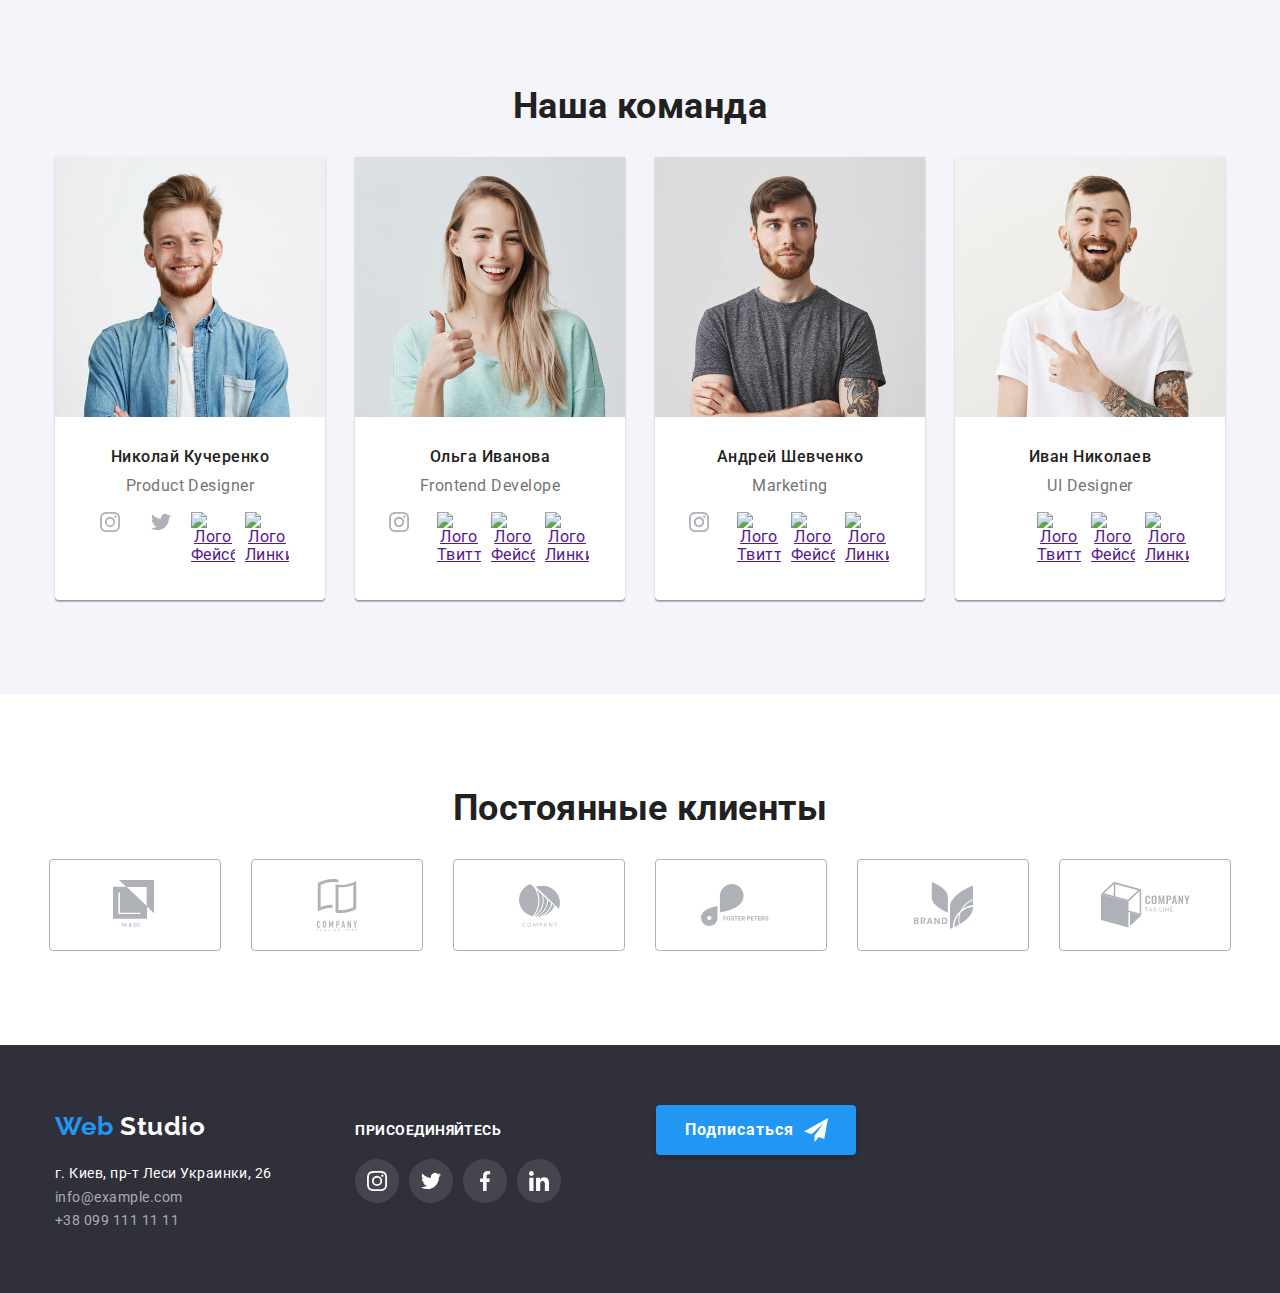
==== commit 41a414eb: "Added sprite.svg" ====
--- a/index.html
+++ b/index.html
@@ -138,24 +138,18 @@
             <p lang="en" class="profession">Product Designer</p>
             <ul class="social-media-team">
               <li class="team-sm-list">
-                <div class="instagram">
                   <a href="" aria-label="Instagram">
-                    <img
-                      src="./img/social-media/white-social-media/instagram 2.svg"
-                      alt="Инстаграм Лого"
-                    />
-                  </a>
-                </div>
-              </li>
-              <li class="team-sm-list">
-                <div class="twitter">
-                  <a href="" aria-label="Twitter"
-                    ><img
-                      src="./img/social-media/white-social-media/twitter 1.svg"
-                      alt="Лого Твиттера"
-                    />
-                  </a>
-                </div>
+                 <svg class="team-social-icon">
+                   <use href="./img/sprite/social-media-sprite.svg#instagram"></use>
+                  </svg>
+                  </a>
+              </li>
+              <li class="team-sm-list">
+                  <a href="" aria-label="Twitter">
+                    <svg class="team-social-icon">
+                   <use href="./img/sprite/social-media-sprite.svg#twitter"></use>
+                  </svg>
+                </a>
               </li>
               <li class="team-sm-list">
                 <div class="facebook">
@@ -293,10 +287,6 @@
               <li class="team-sm-list">
                 <div class="instagram">
                   <a href="" aria-label="Instagram">
-                    <img
-                      src="./img/social-media/white-social-media/instagram 2.svg"
-                      alt="Инстаграм Лого"
-                    />
                   </a>
                 </div>
               </li>
--- a/css/style.css
+++ b/css/style.css
@@ -363,6 +363,17 @@
 .team-sm-list > a {
   display: block;
 }
+.team-sm-list {
+  padding: 0;
+  border: none;
+  width: 44px;
+  height: 44px;
+}
+.team-social-icon {
+  width: 20px;
+  height: 20px;
+  fill: #afb1b8;
+}
 /* Our Clients */
 .clients {
   padding-top: 94px;
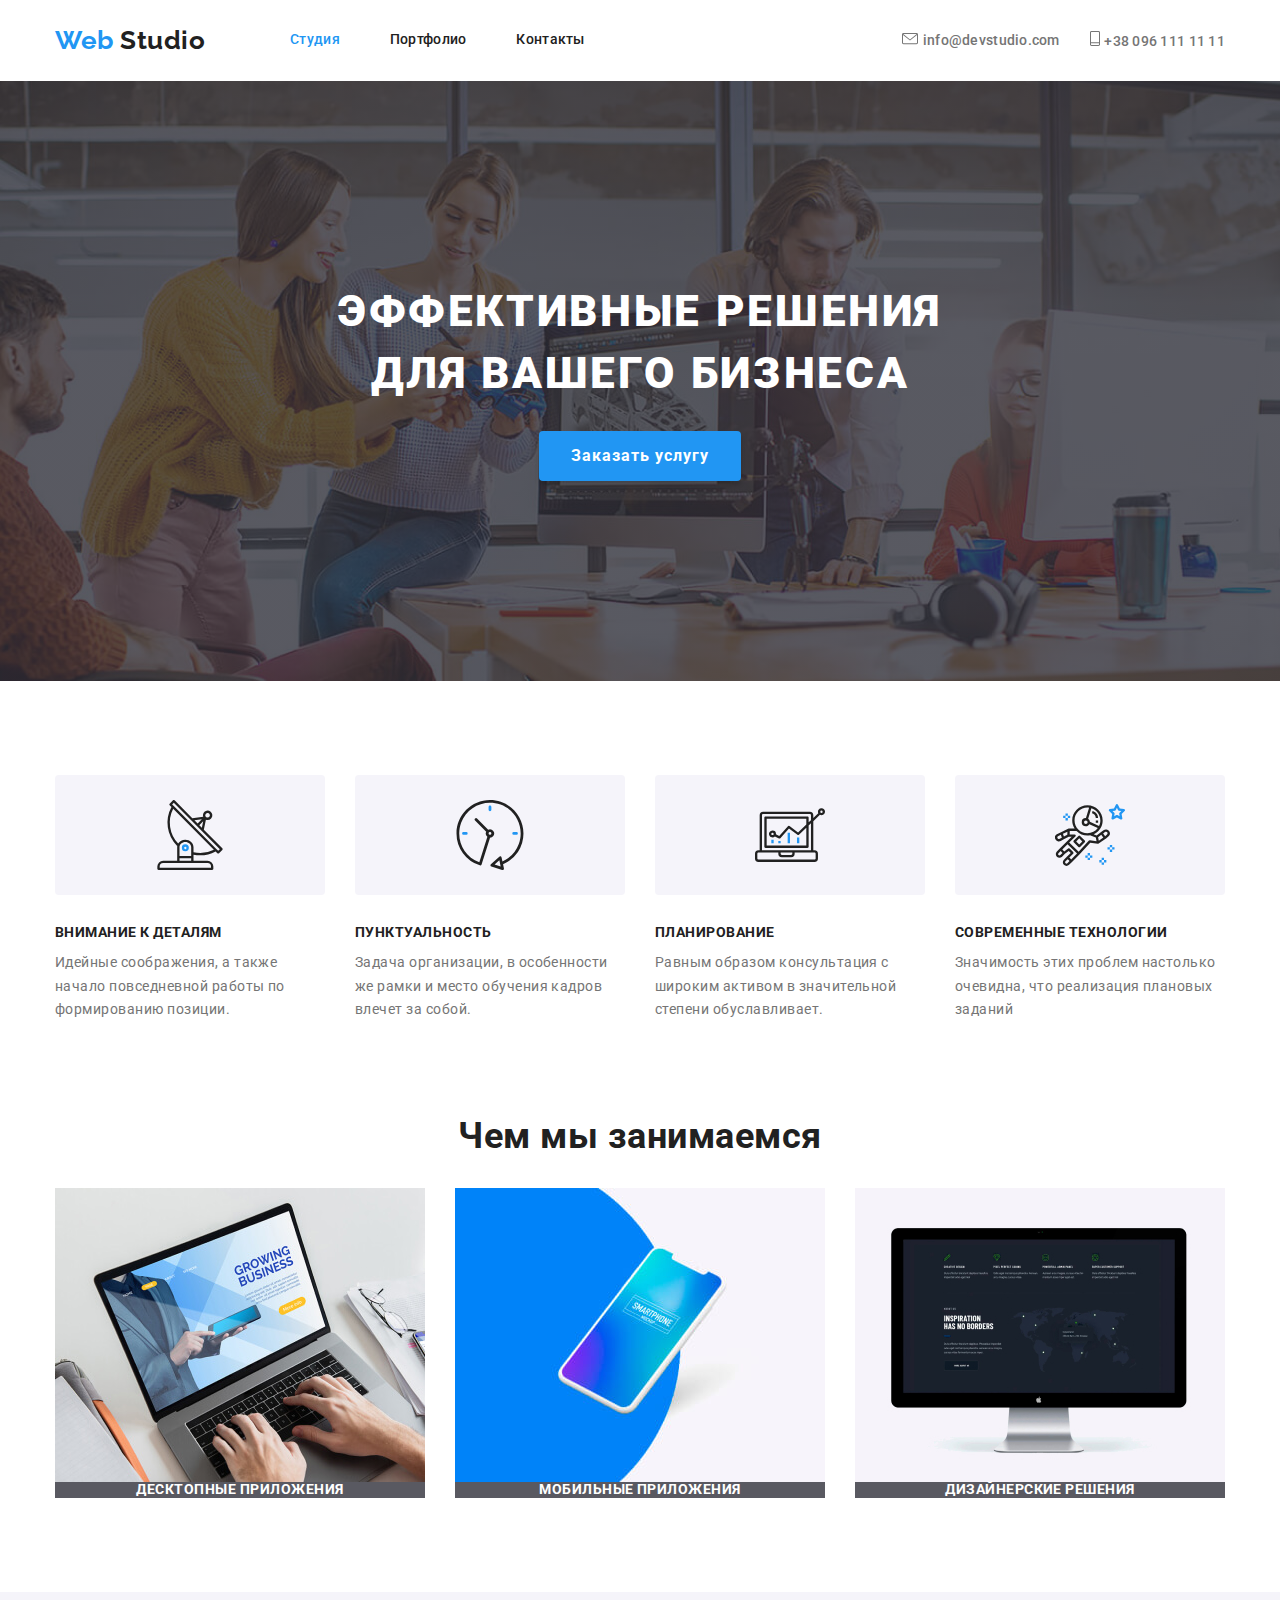
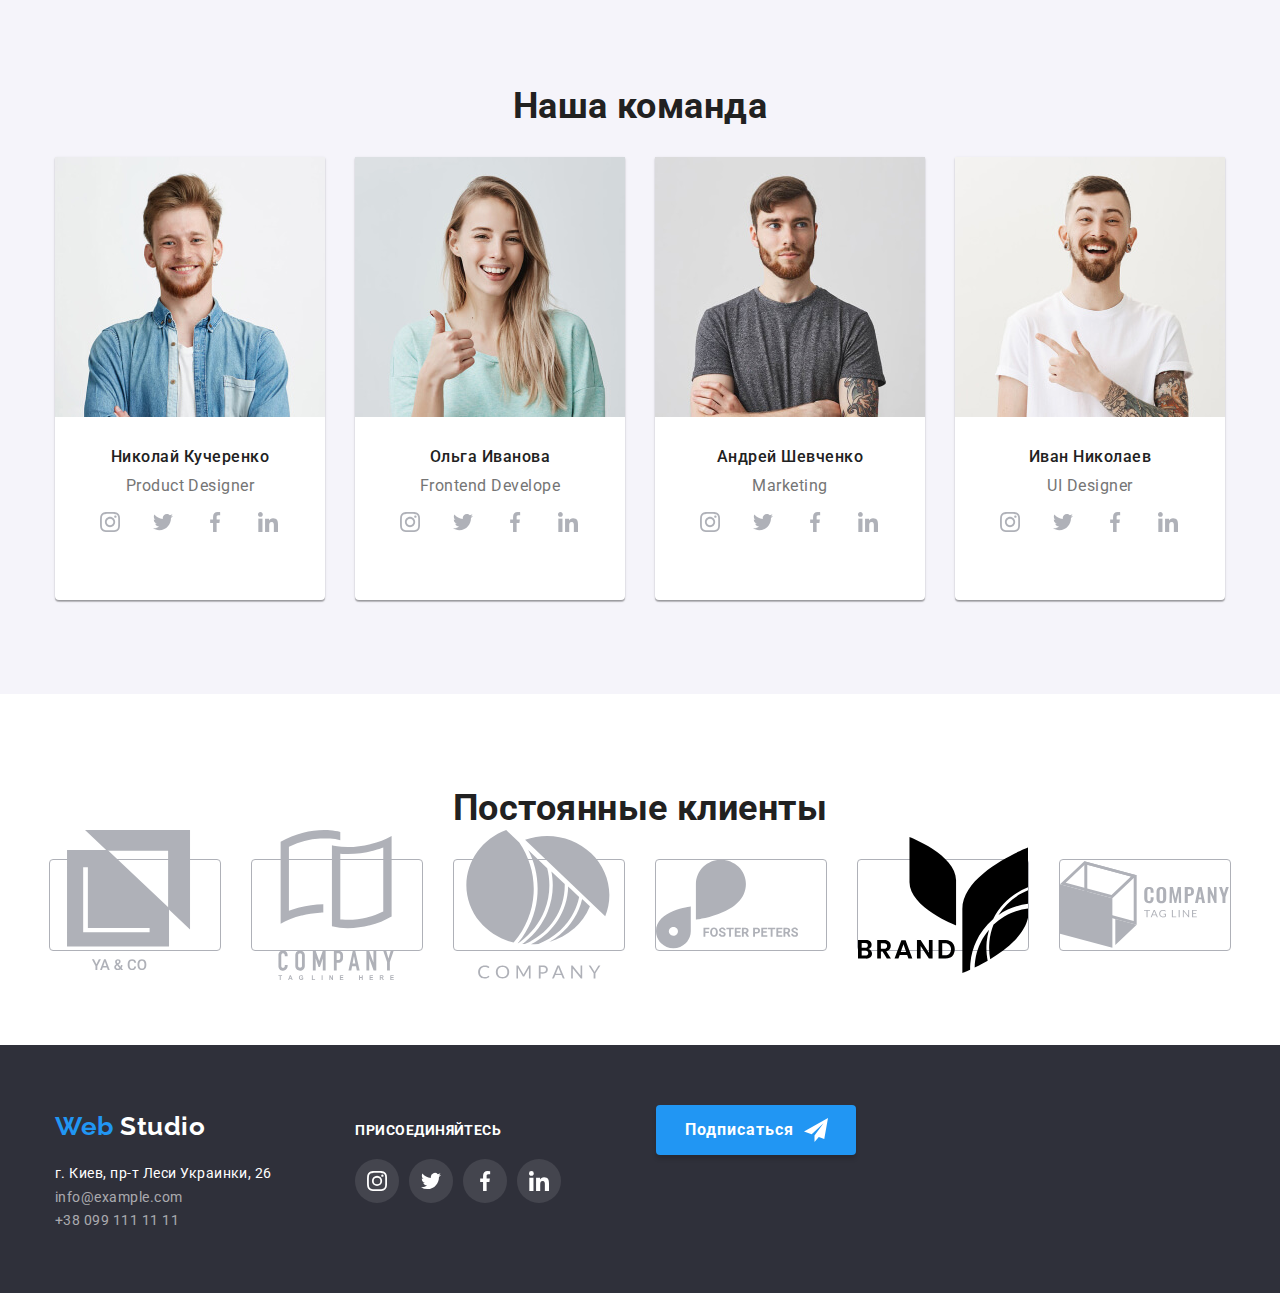
==== commit f77e1b00: "update css" ====
--- a/index.html
+++ b/index.html
@@ -140,35 +140,30 @@
               <li class="team-sm-list">
                   <a href="" aria-label="Instagram">
                  <svg class="team-social-icon">
-                   <use href="./img/sprite/social-media-sprite.svg#instagram"></use>
+                   <use href="./img/sprite/sprite.svg#icon-instagram"></use>
                   </svg>
                   </a>
               </li>
               <li class="team-sm-list">
                   <a href="" aria-label="Twitter">
                     <svg class="team-social-icon">
-                   <use href="./img/sprite/social-media-sprite.svg#twitter"></use>
-                  </svg>
-                </a>
-              </li>
-              <li class="team-sm-list">
-                <div class="facebook">
-                  <a href="" aria-label="Facebook">
-                    <img
-                      src="./img/social-media/white-social-media/facebook 1.svg"
-                      alt=" Лого Фейсбук"
-                  /></a>
-                </div>
-              </li>
-              <li class="team-sm-list">
-                <div class="linkedin">
+                   <use href="./img/sprite/sprite.svg#icon-twitter"></use>
+                  </svg>
+                </a>
+              </li>
+              <li class="team-sm-list">
+                  <a href="" aria-label="Facebook">   
+                    <svg class="team-social-icon">
+                   <use href="./img/sprite/sprite.svg#icon-facebook"></use>
+                  </svg></a>
+              </li>
+              <li class="team-sm-list">
+            
                   <a href="" aria-label="Linkedin">
-                    <img
-                      src="./img/social-media/white-social-media/linkedin 1.svg"
-                      alt="Лого Линкидина"
-                    />
-                  </a>
-                </div>
+                  <svg class="team-social-icon">
+                   <use href="./img/sprite/sprite.svg#icon-linkedin"></use>
+                  </svg>
+                  </a>
               </li>
             </ul>
           </li>
@@ -182,44 +177,34 @@
             <h3 class="nametitle">Ольга Иванова</h3>
             <p lang="en" class="profession">Frontend Develope</p>
             <ul class="social-media-team">
-              <li class="team-sm-list">
-                <div class="instagram">
+               <li class="team-sm-list">
                   <a href="" aria-label="Instagram">
-                    <img
-                      src="./img/social-media/white-social-media/instagram 2.svg"
-                      alt="Инстаграм Лого"
-                    />
-                  </a>
-                </div>
-              </li>
-              <li class="team-sm-list">
-                <div class="twitter">
-                  <a href="" aria-label="Twitter"
-                    ><img
-                      src="./img/social-media/white-social-media/twitter 1.svg"
-                      alt="Лого Твиттера"
-                    />
-                  </a>
-                </div>
-              </li>
-              <li class="team-sm-list">
-                <div class="facebook">
-                  <a href="" aria-label="Facebook">
-                    <img
-                      src="./img/social-media/white-social-media/facebook 1.svg"
-                      alt=" Лого Фейсбук"
-                  /></a>
-                </div>
-              </li>
-              <li class="team-sm-list">
-                <div class="linkedin">
+                 <svg   class="team-social-icon">
+                   <use href="./img/sprite/sprite.svg#icon-instagram"></use>
+                  </svg>
+                  </a>
+              </li>
+              <li class="team-sm-list">
+                  <a href="" aria-label="Twitter">
+                    <svg class="team-social-icon">
+                   <use href="./img/sprite/sprite.svg#icon-twitter"></use>
+                  </svg>
+                </a>
+              </li>
+              <li class="team-sm-list">
+                  <a href="" aria-label="Facebook">   
+                    <svg class="team-social-icon">
+                   <use href="./img/sprite/sprite.svg#icon-facebook"></use>
+                  </svg></a>
+              </li>
+              <li class="team-sm-list">
+            
                   <a href="" aria-label="Linkedin">
-                    <img
-                      src="./img/social-media/white-social-media/linkedin 1.svg"
-                      alt="Лого Линкидина"
-                    />
-                  </a>
-                </div>
+                  <svg class="team-social-icon">
+                   <use href="./img/sprite/sprite.svg#icon-linkedin"></use>
+                  </svg>
+                  </a>
+      
               </li>
             </ul>
           </li>
@@ -233,44 +218,34 @@
             <h3 class="nametitle">Андрей Шевченко</h3>
             <p lang="en" class="profession">Marketing</p>
             <ul class="social-media-team">
-              <li class="team-sm-list">
-                <div class="instagram">
+             <li class="team-sm-list">
                   <a href="" aria-label="Instagram">
-                    <img
-                      src="./img/social-media/white-social-media/instagram 2.svg"
-                      alt="Инстаграм Лого"
-                    />
-                  </a>
-                </div>
-              </li>
-              <li class="team-sm-list">
-                <div class="twitter">
-                  <a href="" aria-label="Twitter"
-                    ><img
-                      src="./img/social-media/white-social-media/twitter 1.svg"
-                      alt="Лого Твиттера"
-                    />
-                  </a>
-                </div>
-              </li>
-              <li class="team-sm-list">
-                <div class="facebook">
-                  <a href="" aria-label="Facebook">
-                    <img
-                      src="./img/social-media/white-social-media/facebook 1.svg"
-                      alt=" Лого Фейсбук"
-                  /></a>
-                </div>
-              </li>
-              <li class="team-sm-list">
-                <div class="linkedin">
+                 <svg class="team-social-icon">
+                   <use href="./img/sprite/sprite.svg#icon-instagram"></use>
+                  </svg>
+                  </a>
+              </li>
+              <li class="team-sm-list">
+                  <a href="" aria-label="Twitter">
+                    <svg class="team-social-icon">
+                   <use href="./img/sprite/sprite.svg#icon-twitter"></use>
+                  </svg>
+                </a>
+              </li>
+              <li class="team-sm-list">
+                  <a href="" aria-label="Facebook">   
+                    <svg class="team-social-icon">
+                   <use href="./img/sprite/sprite.svg#icon-facebook"></use>
+                  </svg></a>
+              </li>
+              <li class="team-sm-list">
+            
                   <a href="" aria-label="Linkedin">
-                    <img
-                      src="./img/social-media/white-social-media/linkedin 1.svg"
-                      alt="Лого Линкидина"
-                    />
-                  </a>
-                </div>
+                  <svg class="team-social-icon">
+                   <use href="./img/sprite/sprite.svg#icon-linkedin"></use>
+                  </svg>
+                  </a>
+      
               </li>
             </ul>
           </li>
@@ -284,40 +259,34 @@
             <h3 class="nametitle">Иван Николаев</h3>
             <p lang="en" class="profession">UI Designer</p>
             <ul class="social-media-team">
-              <li class="team-sm-list">
-                <div class="instagram">
+            <li class="team-sm-list">
                   <a href="" aria-label="Instagram">
-                  </a>
-                </div>
-              </li>
-              <li class="team-sm-list">
-                <div class="twitter">
-                  <a href="" aria-label="Twitter"
-                    ><img
-                      src="./img/social-media/white-social-media/twitter 1.svg"
-                      alt="Лого Твиттера"
-                    />
-                  </a>
-                </div>
-              </li>
-              <li class="team-sm-list">
-                <div class="facebook">
-                  <a href="" aria-label="Facebook">
-                    <img
-                      src="./img/social-media/white-social-media/facebook 1.svg"
-                      alt=" Лого Фейсбук"
-                  /></a>
-                </div>
-              </li>
-              <li class="team-sm-list">
-                <div class="linkedin">
+                 <svg class="team-social-icon">
+                   <use href="./img/sprite/sprite.svg#icon-instagram"></use>
+                  </svg>
+                  </a>
+              </li>
+              <li class="team-sm-list">
+                  <a href="" aria-label="Twitter">
+                    <svg class="team-social-icon">
+                   <use href="./img/sprite/sprite.svg#icon-twitter"></use>
+                  </svg>
+                </a>
+              </li>
+              <li class="team-sm-list">
+                  <a href="" aria-label="Facebook">   
+                    <svg class="team-social-icon">
+                   <use href="./img/sprite/sprite.svg#icon-facebook"></use>
+                  </svg></a>
+              </li>
+              <li class="team-sm-list">
+            
                   <a href="" aria-label="Linkedin">
-                    <img
-                      src="./img/social-media/white-social-media/linkedin 1.svg"
-                      alt="Лого Линкидина"
-                    />
-                  </a>
-                </div>
+                  <svg class="team-social-icon">
+                   <use href="./img/sprite/sprite.svg#icon-linkedin"></use>
+                  </svg>
+                  </a>
+      
               </li>
             </ul>
           </li>
@@ -329,28 +298,39 @@
           <h2 class="section-title">Постоянные клиенты</h2>
           <ul class="our-clients">
             <li class="clients-list">
-              <a href=""><img src="./img/ya&co.svg" alt="Лого клиента" /> </a>
+              <a href=""><svg class="company-logo">
+                 <use href="./img/sprite/sprite.svg#icon-yaco"></use>
+               </svg> </a>
             </li>
             <li class="clients-list">
               <a href="">
-                <img src="./img/company.svg" alt="Лого клиента" />
-              </a>
-            </li>
-            <li class="clients-list">
-              <a href=""
-                ><img src="./img/company2.svg" alt="Лого клиента" />
+               <svg class="company-logo">
+                 <use href="./img/sprite/sprite.svg#icon-company"></use>
+               </svg>
+              </a>
+            </li>
+            <li class="clients-list">
+              <a href="">    
+                <svg class="company-logo">
+                <use href="./img/sprite/sprite.svg#icon-company2"></use>
+               </svg>
               </a>
             </li>
             <li class="clients-list">
               <a href="">
-                <img src="./img/fosterpeters.svg" alt="Лого клиента"
-              /></a>
-            </li>
-            <li class="clients-list">
-              <a href=""> <img src="./img/brand.svg" alt="Лого клиента" /> </a>
-            </li>
-            <li class="clients-list">
-              <a href=""> <img src="./img/tagline.svg" alt="Лого клиента" /></a>
+                <svg class="company-logo">
+                <use href="./img/sprite/sprite.svg#icon-fosterpeters"></use>
+               </svg></a>
+            </li>
+            <li class="clients-list">
+              <a href="">   <svg class="company-logo">
+                <use href="./img/sprite/sprite.svg#icon-brand"></use>
+               </svg> </a>
+            </li>
+            <li class="clients-list">
+              <a href=""> <svg class="company-logo">
+                <use href="./img/sprite/sprite.svg#icon-tagline"></use>
+               </svg></a>
             </li>
           </ul>
         </div>
--- a/css/style.css
+++ b/css/style.css
@@ -360,20 +360,30 @@
 .team-sm-list:not(:last-child) {
   margin-right: 10px;
 }
-.team-sm-list > a {
-  display: block;
+.team-sm-list a {
+  display: inline-flex;
 }
 .team-sm-list {
   padding: 0;
   border: none;
   width: 44px;
   height: 44px;
+  background-color: var(--background-color);
+}
+.team-sm-list:hover,
+.team-sm-list:focus {
+  border-radius: 100px;
+  background-color: #2196f3;
 }
 .team-social-icon {
   width: 20px;
   height: 20px;
   fill: #afb1b8;
 }
+.team-sm-list:hover .team-social-icon,
+.team-sm-list:focus .team-social-icon {
+  fill: var(--background-color);
+}
 /* Our Clients */
 .clients {
   padding-top: 94px;
@@ -403,6 +413,9 @@
 
 .our-clients .clients-list + .clients-list {
   margin-left: 30px;
+}
+.company-logo {
+  width: ;
 }
 /* Footer */
 .footer {
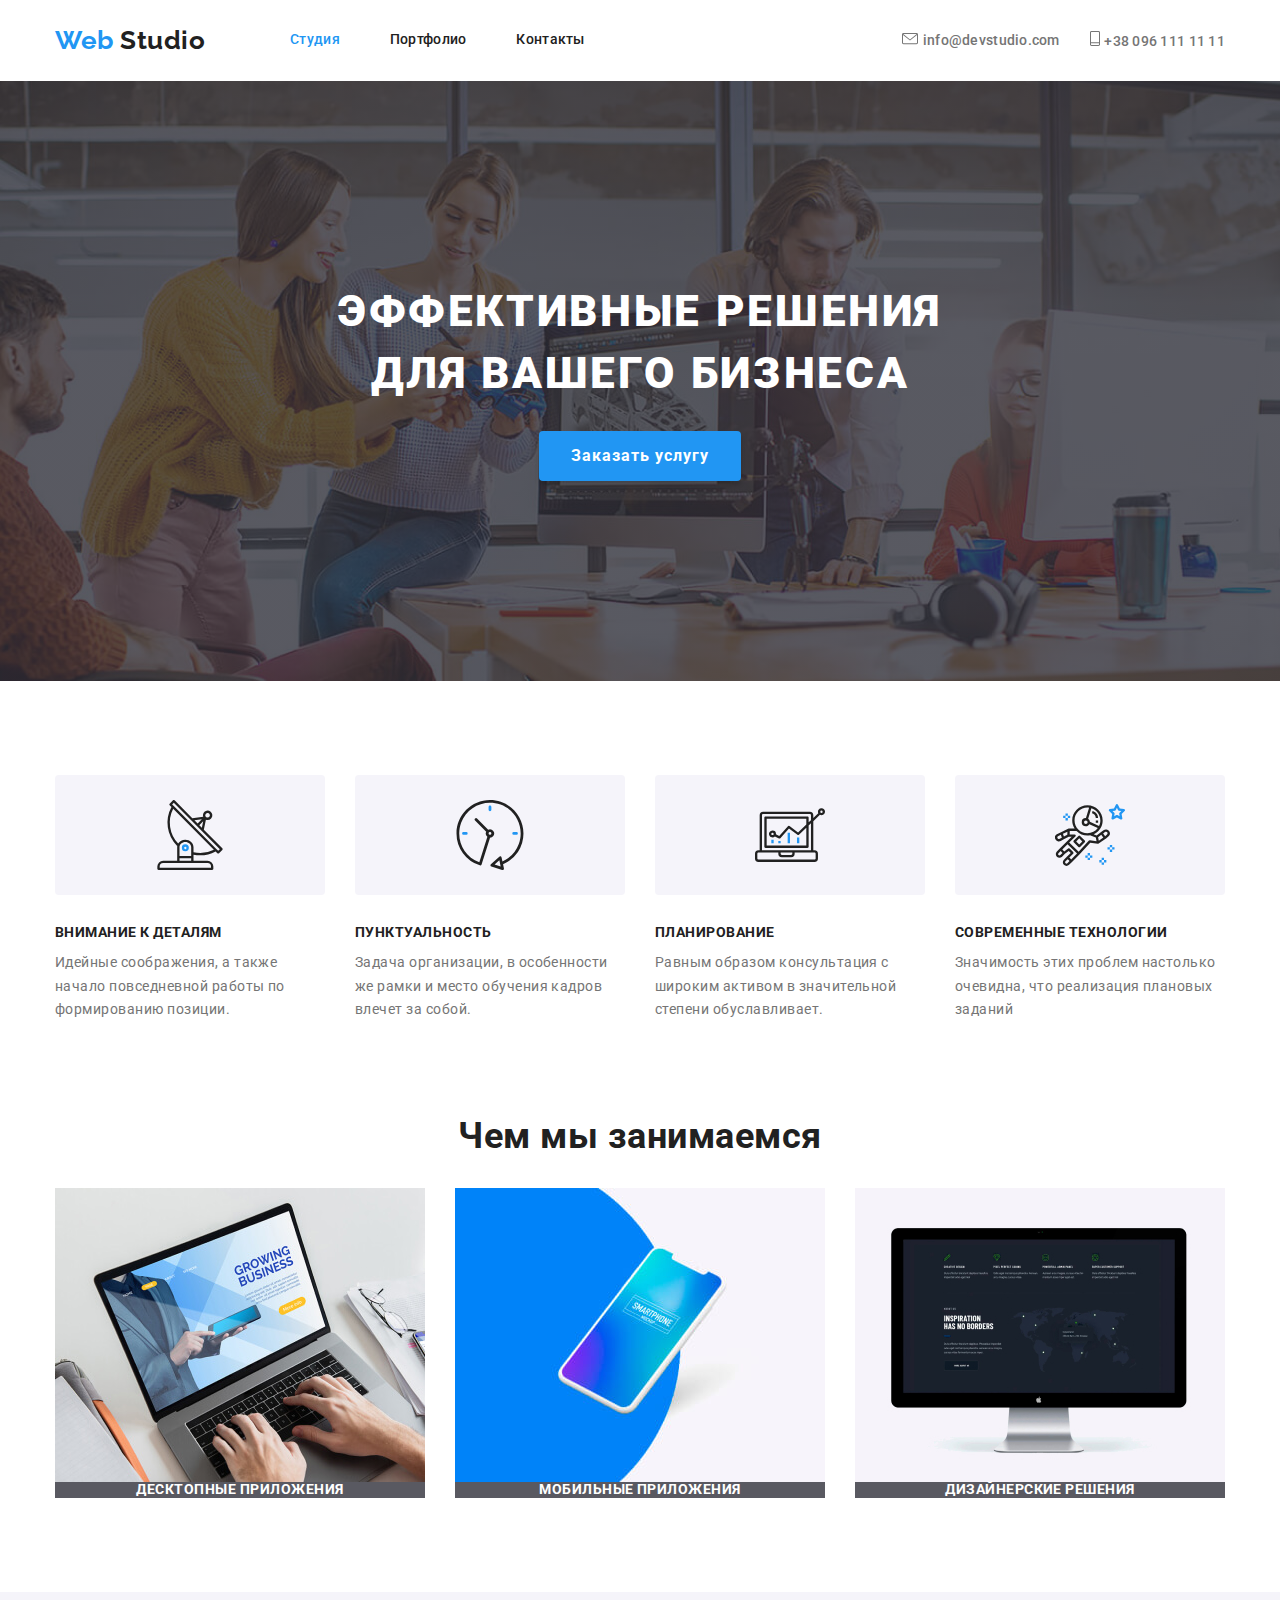
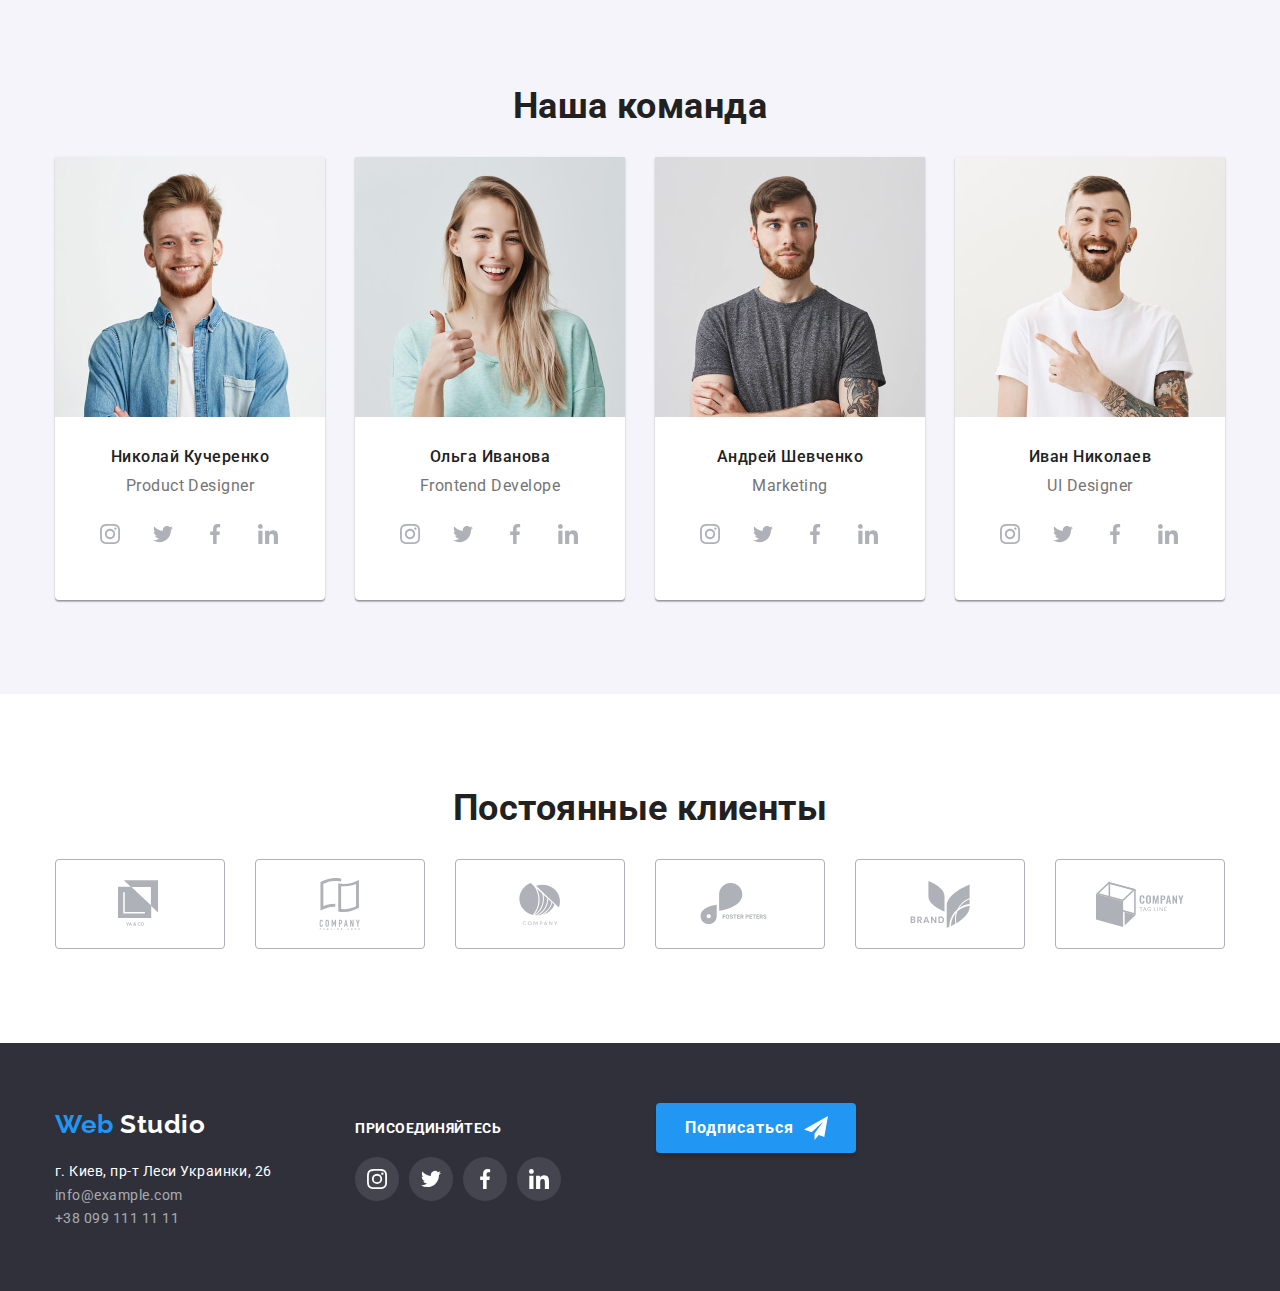
==== commit bb6b4b6e: "Sprite update" ====
--- a/index.html
+++ b/index.html
@@ -298,37 +298,37 @@
           <h2 class="section-title">Постоянные клиенты</h2>
           <ul class="our-clients">
             <li class="clients-list">
-              <a href=""><svg class="company-logo">
+              <a href="" class="clients-list-item"><svg class="company-logo" width="44.27" height="49.23">
                  <use href="./img/sprite/sprite.svg#icon-yaco"></use>
                </svg> </a>
             </li>
             <li class="clients-list">
-              <a href="">
-               <svg class="company-logo">
+              <a href="" class="clients-list-item">
+               <svg class="company-logo" widht="40" height="52">
                  <use href="./img/sprite/sprite.svg#icon-company"></use>
                </svg>
               </a>
             </li>
             <li class="clients-list">
-              <a href="">    
-                <svg class="company-logo">
+              <a href="" class="clients-list-item">    
+                <svg class="company-logo" widht="41" height="42.6">
                 <use href="./img/sprite/sprite.svg#icon-company2"></use>
                </svg>
               </a>
             </li>
             <li class="clients-list">
-              <a href="">
-                <svg class="company-logo">
+              <a href="" class="clients-list-item" >
+                <svg class="company-logo" widht="79.66" height="42.02">
                 <use href="./img/sprite/sprite.svg#icon-fosterpeters"></use>
                </svg></a>
             </li>
             <li class="clients-list">
-              <a href="">   <svg class="company-logo">
+              <a href="" class="clients-list-item">   <svg class="company-logo" widht="59" height="47">
                 <use href="./img/sprite/sprite.svg#icon-brand"></use>
                </svg> </a>
             </li>
             <li class="clients-list">
-              <a href=""> <svg class="company-logo">
+              <a href="" class="clients-list-item"> <svg class="company-logo" widht="88.48" height="45.44">
                 <use href="./img/sprite/sprite.svg#icon-tagline"></use>
                </svg></a>
             </li>
--- a/css/style.css
+++ b/css/style.css
@@ -362,9 +362,9 @@
 }
 .team-sm-list a {
   display: inline-flex;
+  align-items: center;
 }
 .team-sm-list {
-  padding: 0;
   border: none;
   width: 44px;
   height: 44px;
@@ -379,7 +379,10 @@
   width: 20px;
   height: 20px;
   fill: #afb1b8;
-}
+  position: relative;
+  top: 12px;
+}
+
 .team-sm-list:hover .team-social-icon,
 .team-sm-list:focus .team-social-icon {
   fill: var(--background-color);
@@ -393,19 +396,23 @@
 .clients > .container {
   width: 1187px;
 }
-.our-clients li {
+
+.clients-list :hover,
+.clients-list :focus {
+  border-color: var(--accent-color);
+}
+.clients-list :hover .company-logo,
+.clients-list :focus .company-logo {
+  fill: var(--accent-color);
+}
+.clients-list-item {
+  display: flex;
+  justify-content: center;
+  align-items: center;
+
   border: 1px solid #afb1b8;
   box-sizing: border-box;
   border-radius: 4px;
-}
-.clients-list a :hover,
-.clients-list a :focus {
-  color: var(--accent-color);
-}
-.clients-list a {
-  display: flex;
-  justify-content: center;
-  align-items: center;
 
   width: 170px;
   height: 90px;
@@ -415,8 +422,9 @@
   margin-left: 30px;
 }
 .company-logo {
-  width: ;
-}
+  fill: #afb1b8;
+}
+
 /* Footer */
 .footer {
   padding-top: 60px;
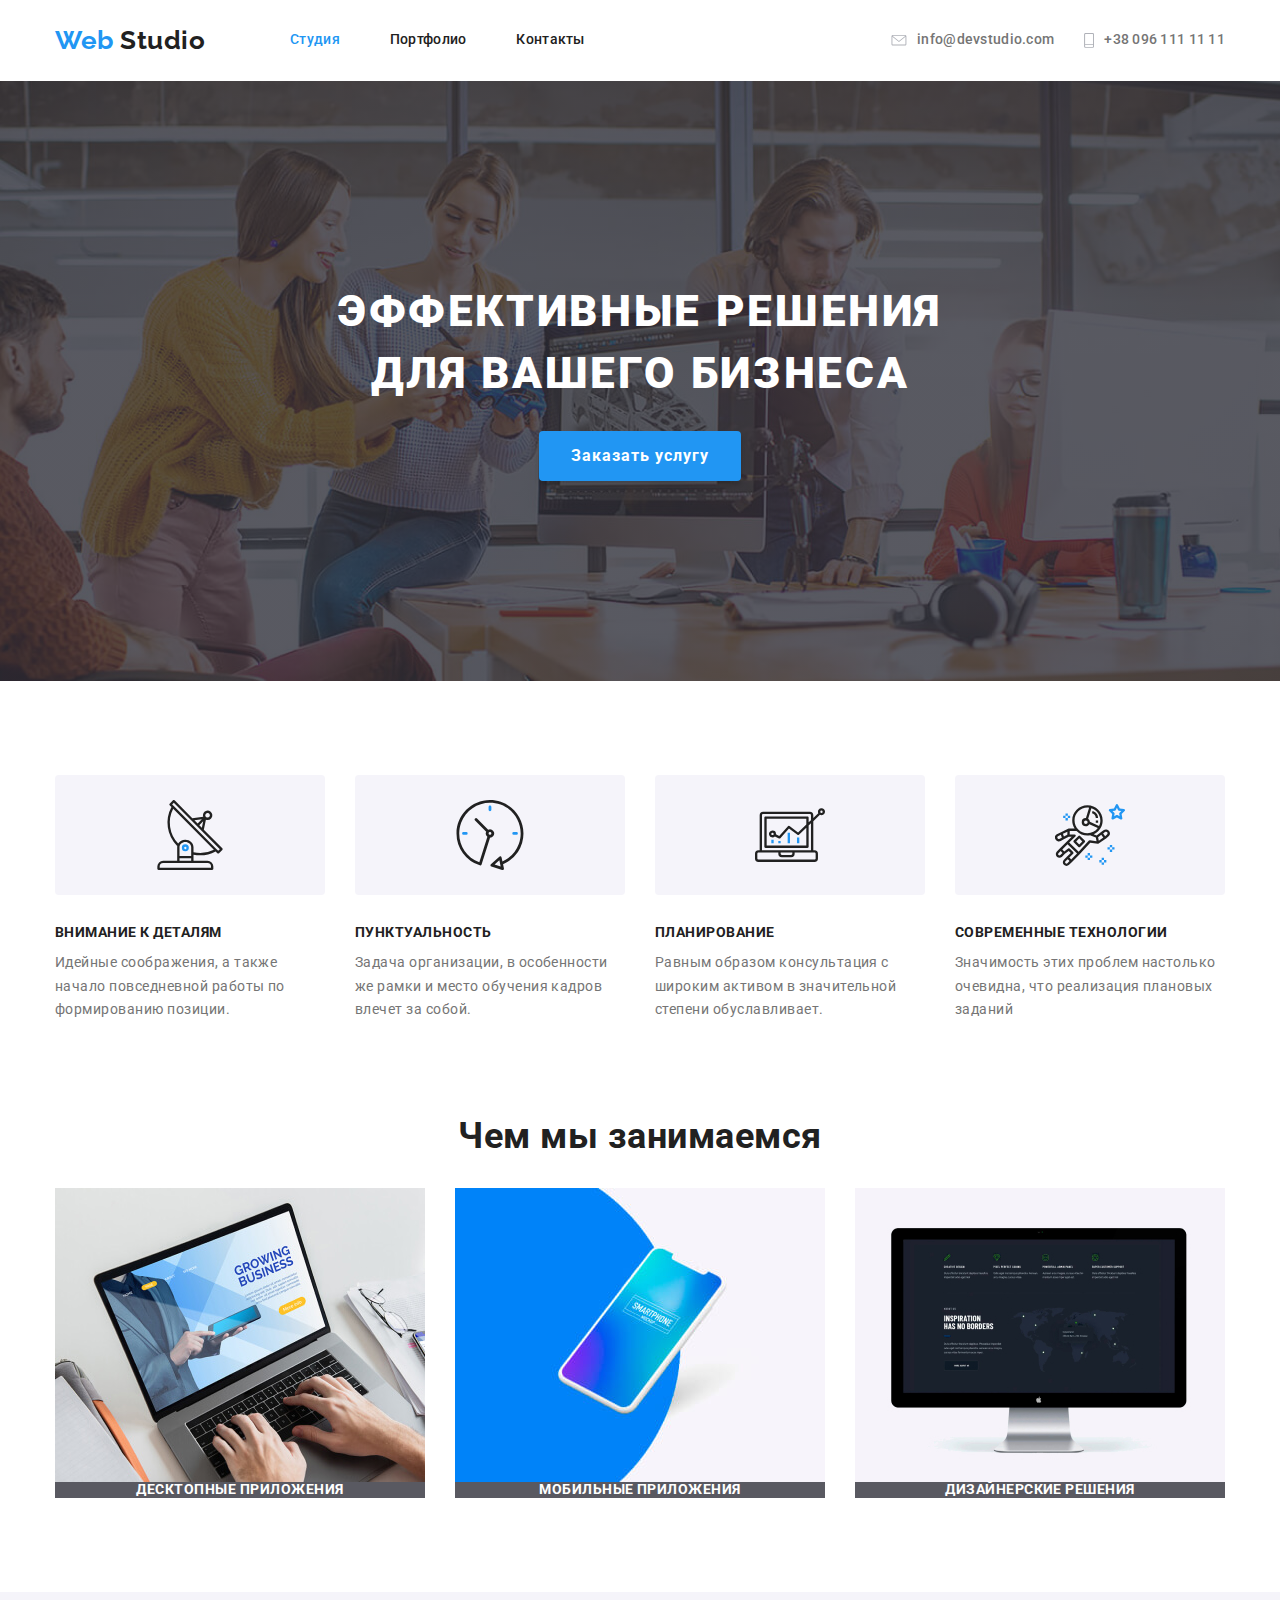
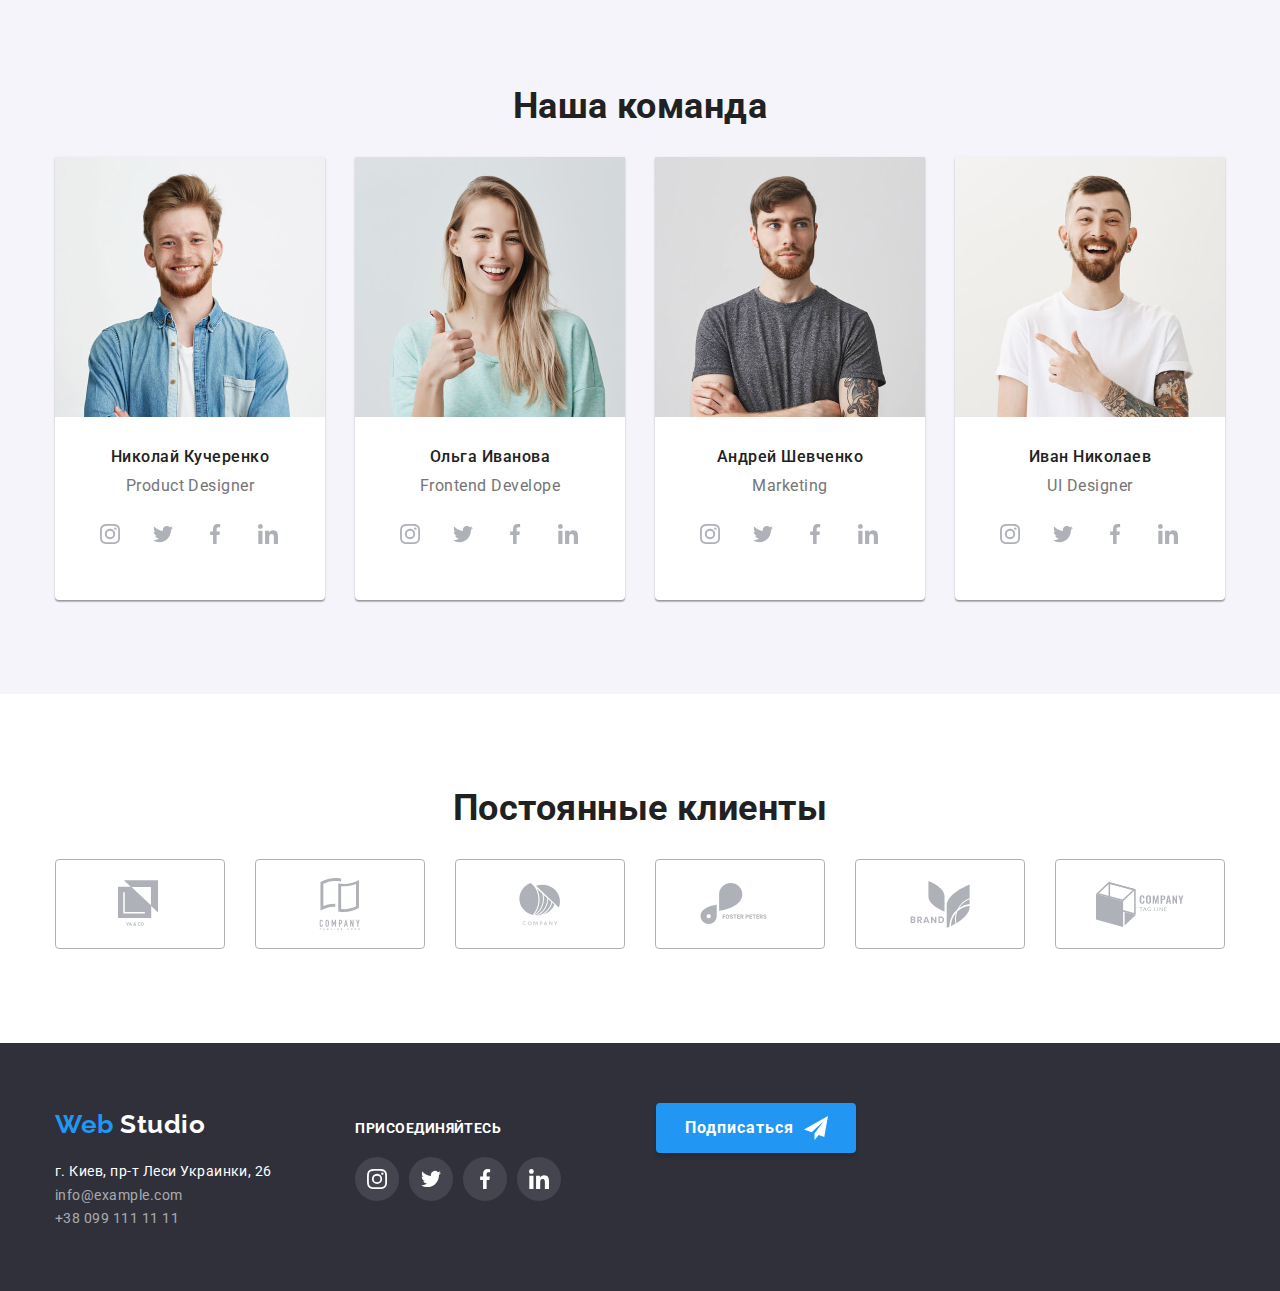
==== commit 2fcfbe57: "img and sprite update" ====
--- a/index.html
+++ b/index.html
@@ -31,14 +31,18 @@
         </nav>
         <ul class="contacts-list">
           <li class="item">
-            <img src="./img/envelope(hover)1.svg" alt="Koнверт" />
-            <a href="mailto:info@devstudio.com" class="contacts">
+             <svg class="contacts-icon" width="16" height="11.2">
+                   <use href="./img/sprite/sprite.svg#icon-envelopehover1"></use>
+                  </svg>
+            <a href="mailto:info@devstudio.com" class="contacts" > 
               info@devstudio.com
             </a>
           </li>
           <li class="item">
-            <img src="./img/phone1.svg" alt="Телефон" />
-            <a href="tel:+380961111111" class="contacts"> +38 096 111 11 11 </a>
+           <svg class="contacts-icon" width="10" height="14.94">
+                   <use href="./img/sprite/sprite.svg#icon-phone1"></use>
+                  </svg>
+            <a href="tel:+380961111111" class="contacts">    +38 096 111 11 11  </a>
           </li>
         </ul>
       </div>
--- a/css/style.css
+++ b/css/style.css
@@ -127,12 +127,26 @@
 .contacts-list {
   display: flex;
   margin-left: auto;
+  align-items: center;
+}
+.item {
+  display: flex;
+  align-items: center;
+  justify-content: center;
 }
 .contacts-list .item + .item {
   margin-left: 30px;
 }
 .contacts {
   color: var(--primary-text-color);
+}
+.contacts-icon {
+  fill: #afb1b8;
+  margin-right: 10px;
+}
+.item:hover .contacts-icon,
+.item:focus .contacts-icon {
+  fill: var(--accent-color);
 }
 
 /* Hero */
@@ -145,6 +159,7 @@
 .hero-img {
   margin-left: auto;
   margin-right: auto;
+  max-width: 1600px;
   height: 600px;
   background-image: linear-gradient(
       rgba(47, 48, 58, 0.8),
@@ -152,7 +167,6 @@
     ),
     url("../img/header-img.jpg");
   background-color: #2f303a;
-  background-size: cover;
   background-repeat: no-repeat;
   background-position: center;
 }
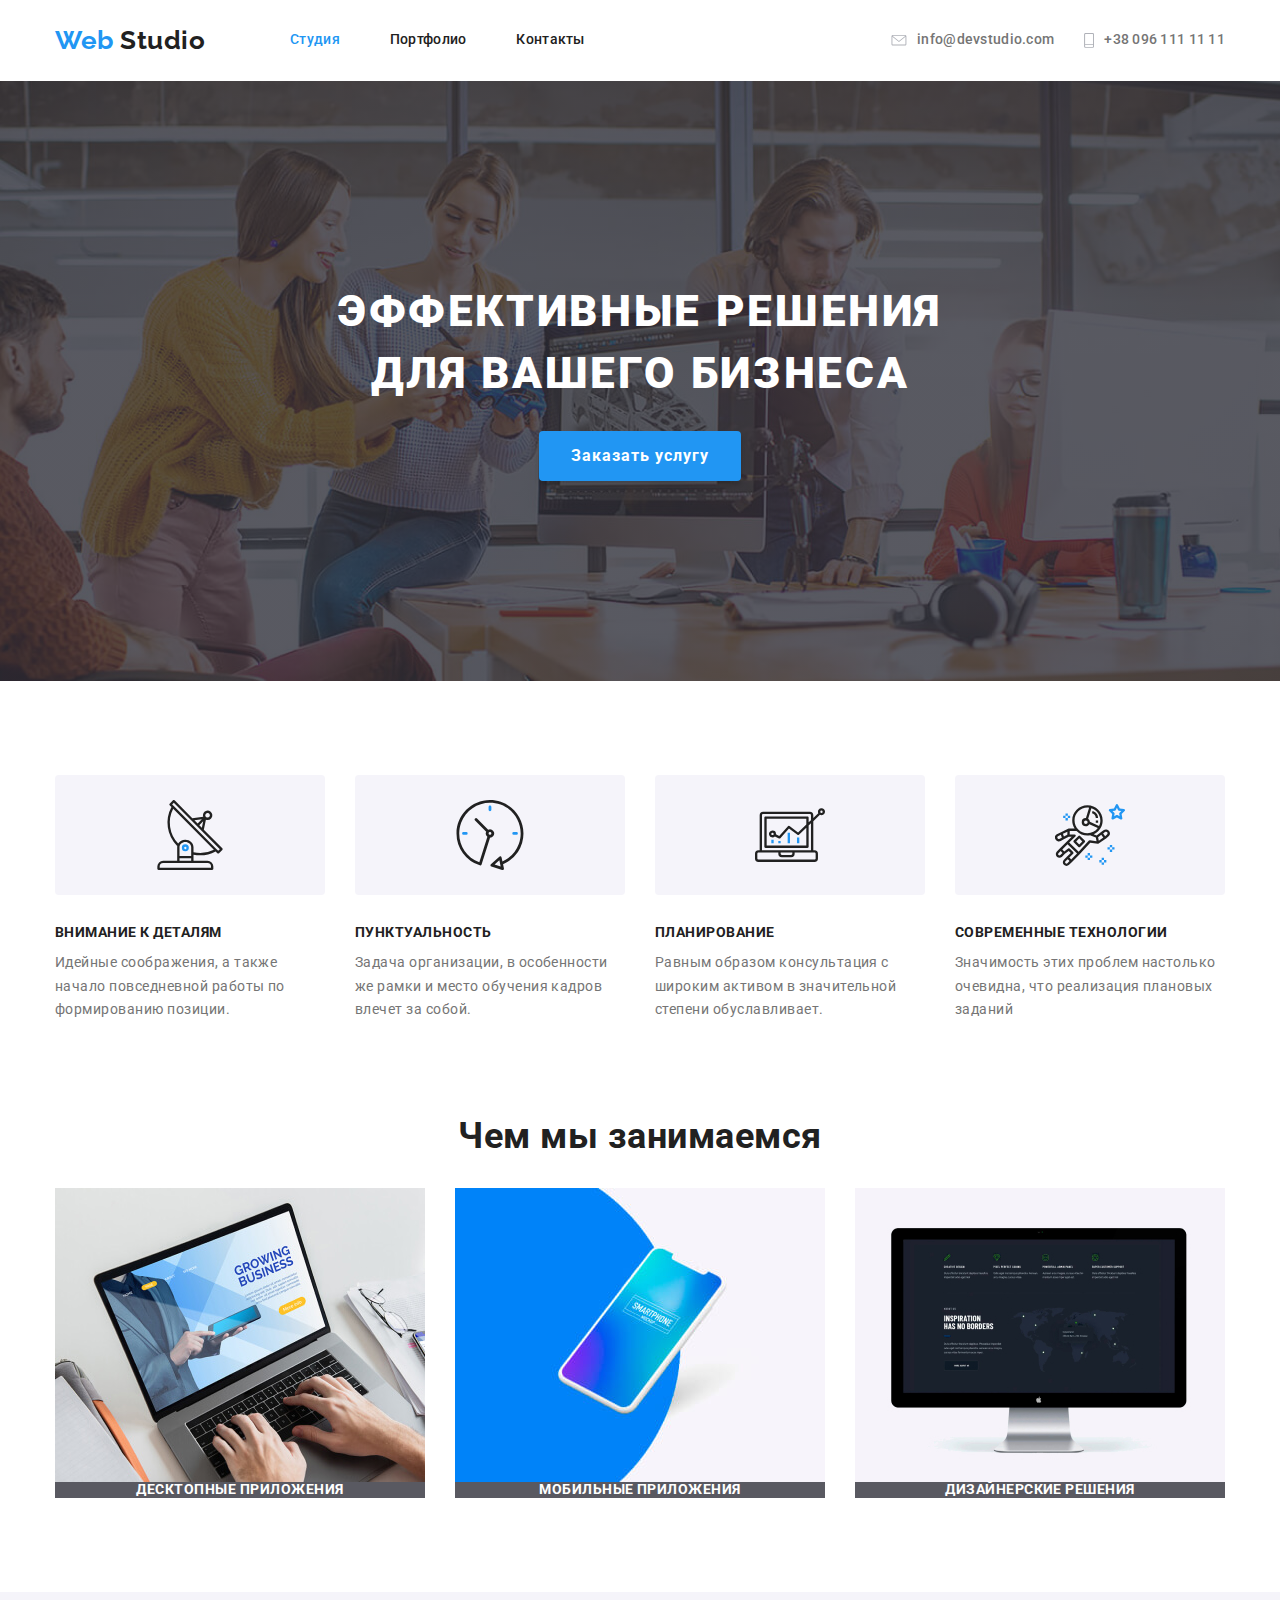
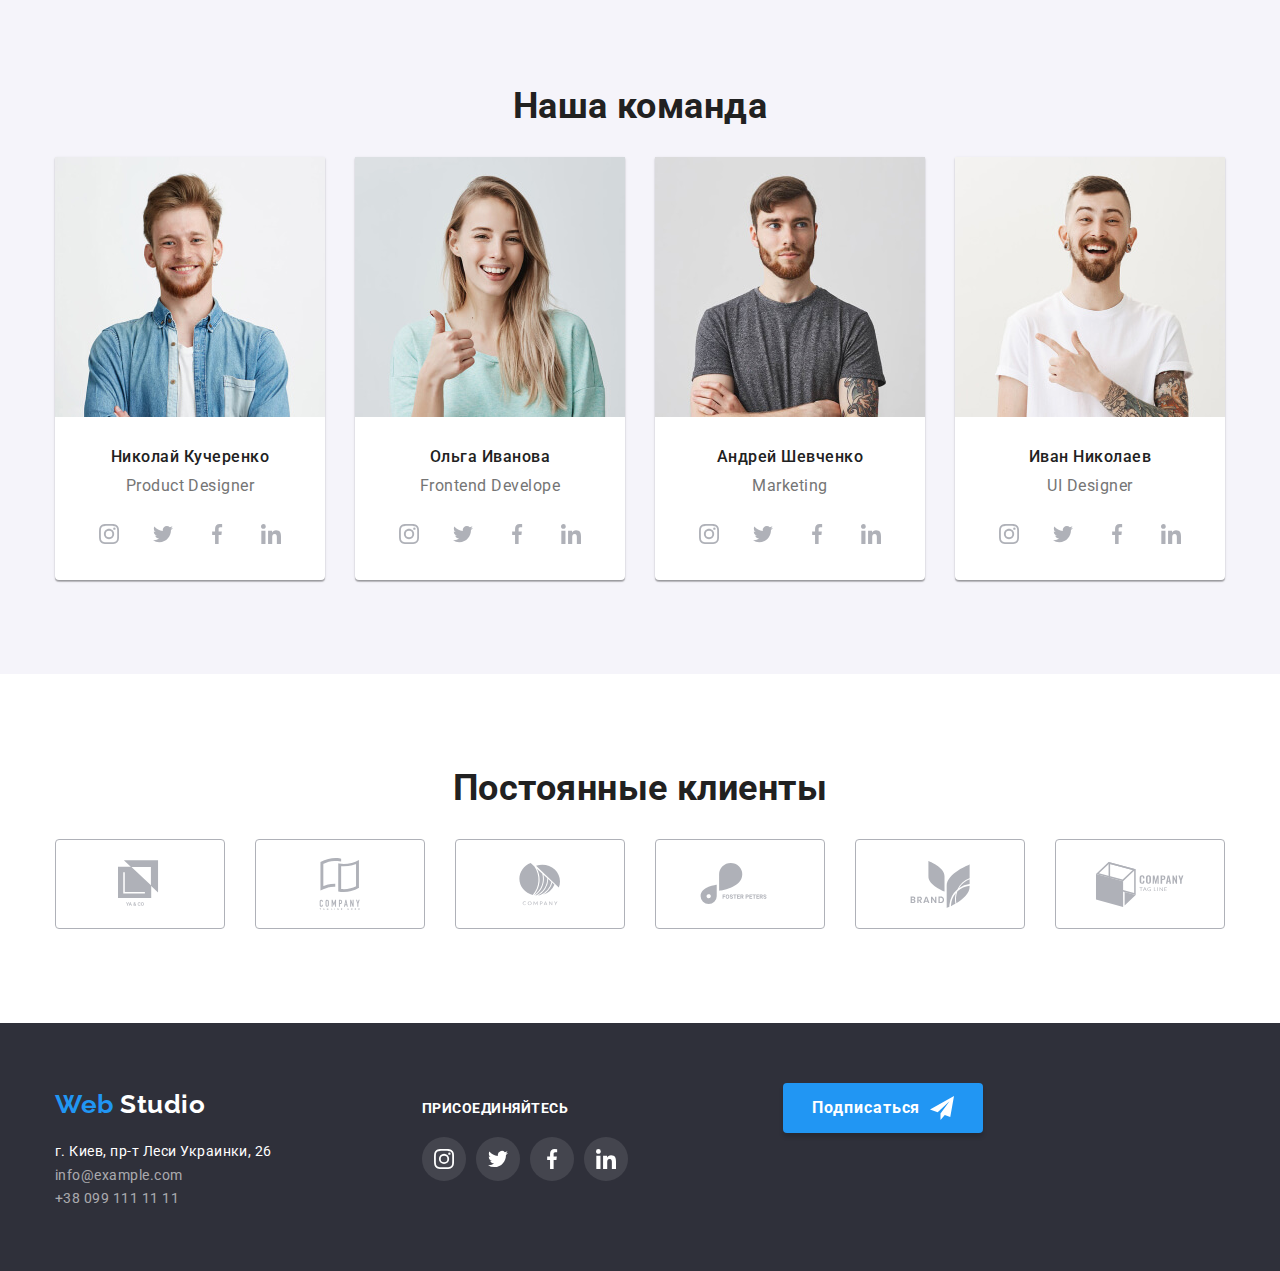
==== commit d656c01e: "Updates" ====
--- a/index.html
+++ b/index.html
@@ -368,7 +368,7 @@
                 </a>
               </li>
               <li>
-                <a href="tel:+380991111111" class="addresslink addresscolor">
+                <a href="tel:+380991111111" class="addresslink addresscolor phone-address">
                   +38 099 111 11 11
                 </a>
               </li>
--- a/css/style.css
+++ b/css/style.css
@@ -368,8 +368,7 @@
   display: flex;
   justify-content: center;
   align-items: center;
-
-  padding: 0 36px 44px 34px;
+  padding-bottom: 24px;
 }
 .team-sm-list:not(:last-child) {
   margin-right: 10px;
@@ -445,10 +444,12 @@
   padding-bottom: 60px;
   background-color: var(--fotter-color);
 }
-
+.footer-logo {
+  margin-right: 150px;
+}
 .left-side-logo {
   display: block;
-  margin-right: 150px;
+
   margin-left: 0;
   margin-bottom: 20px;
 }
@@ -475,16 +476,21 @@
   line-height: 1.7;
   text-decoration: none;
 }
+.phone-address {
+  margin-bottom: 0;
+}
 .addresscolor {
   color: rgba(255, 255, 255, 0.6);
 }
+.fotter-join-us {
+  margin-right: 155px;
+}
 
 .footer-sent {
   text-transform: uppercase;
   font-weight: 700;
   font-size: 14px;
   line-height: 1.14;
-  margin-right: 155px;
 }
 .join-us {
   margin-bottom: 20px;
